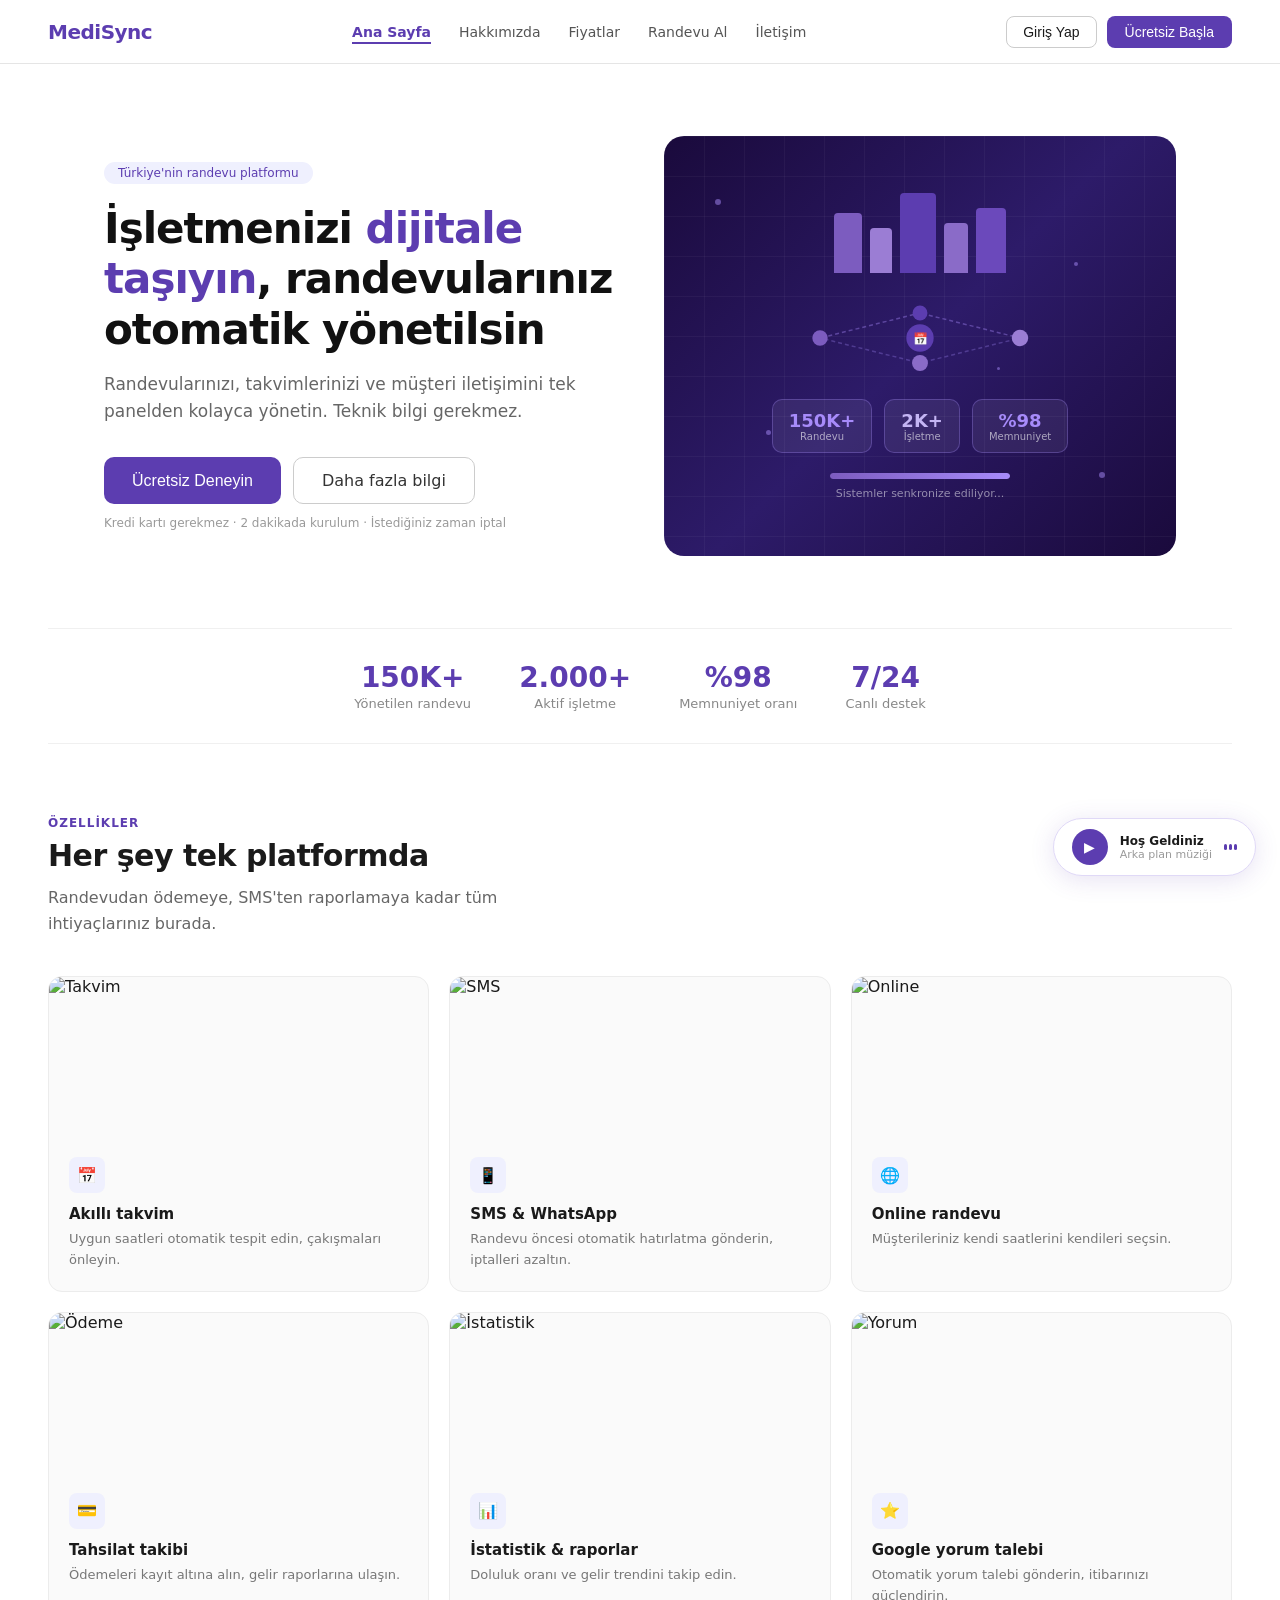
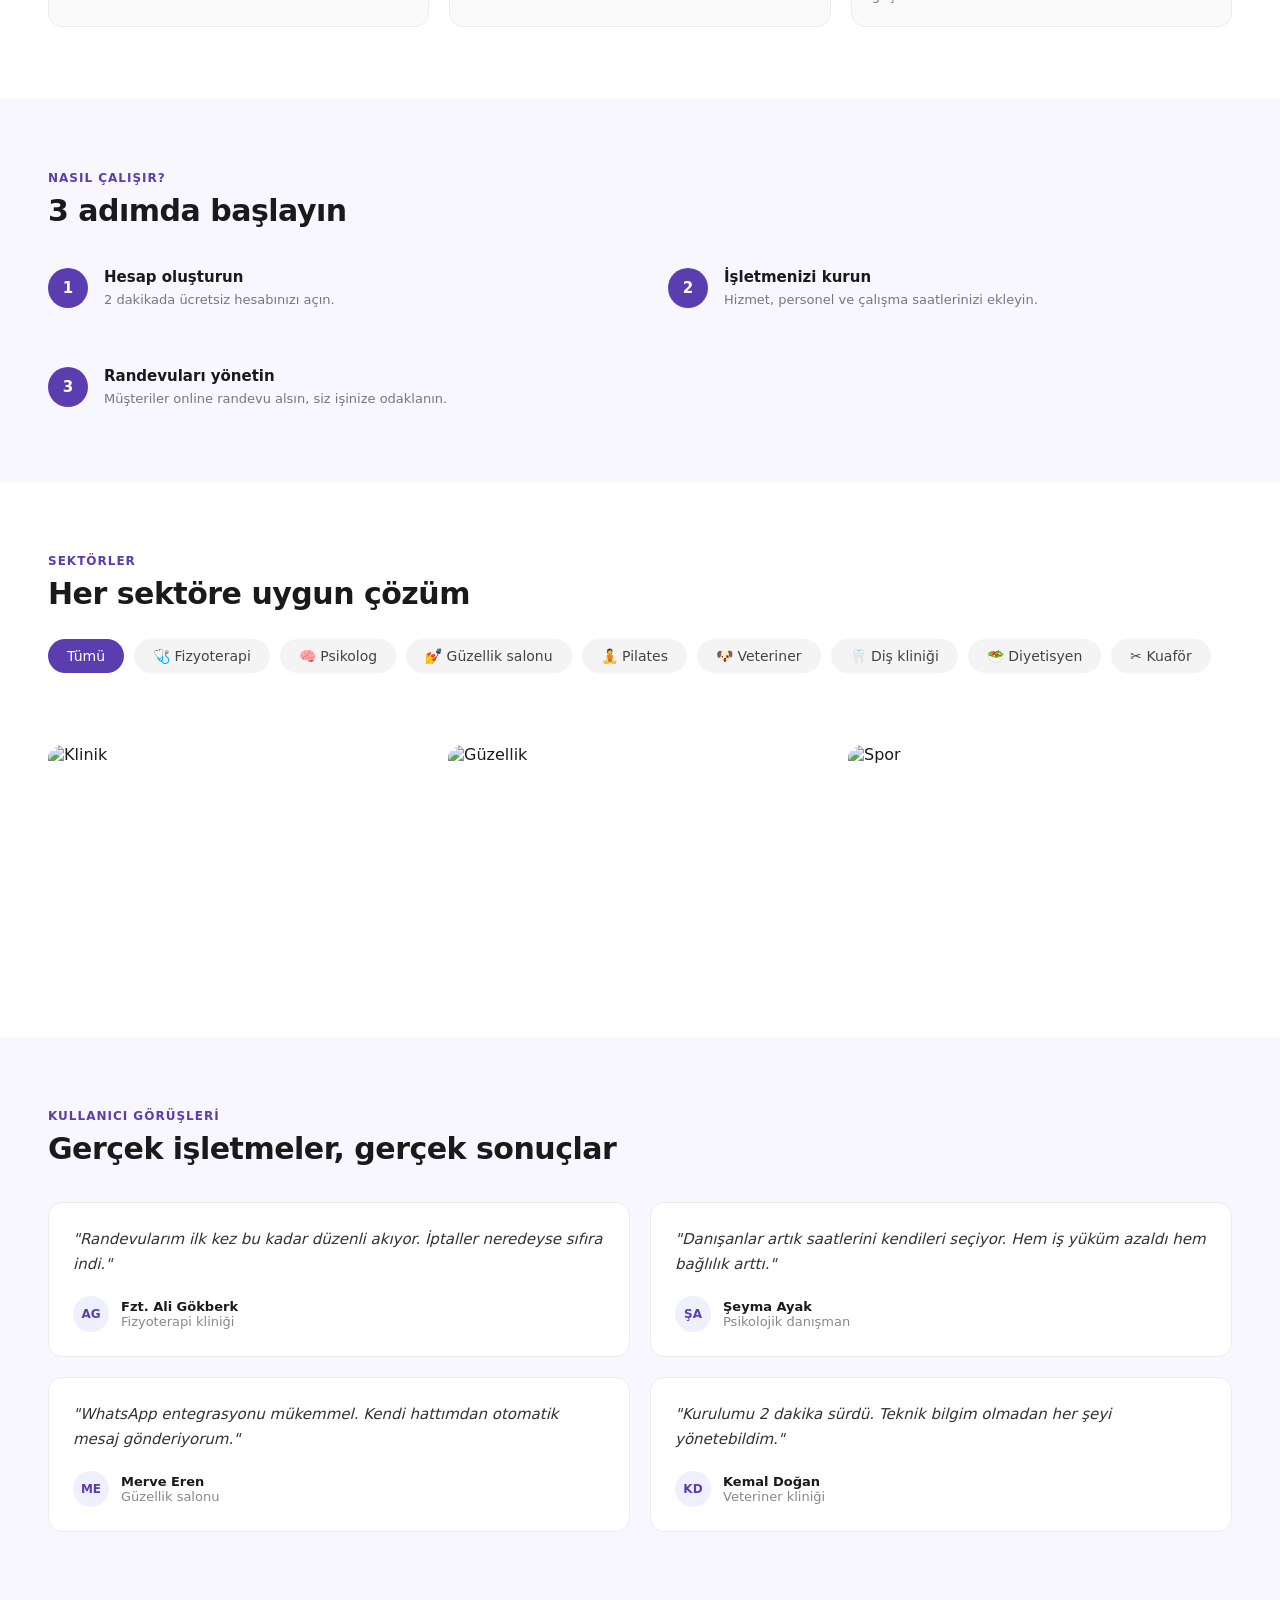
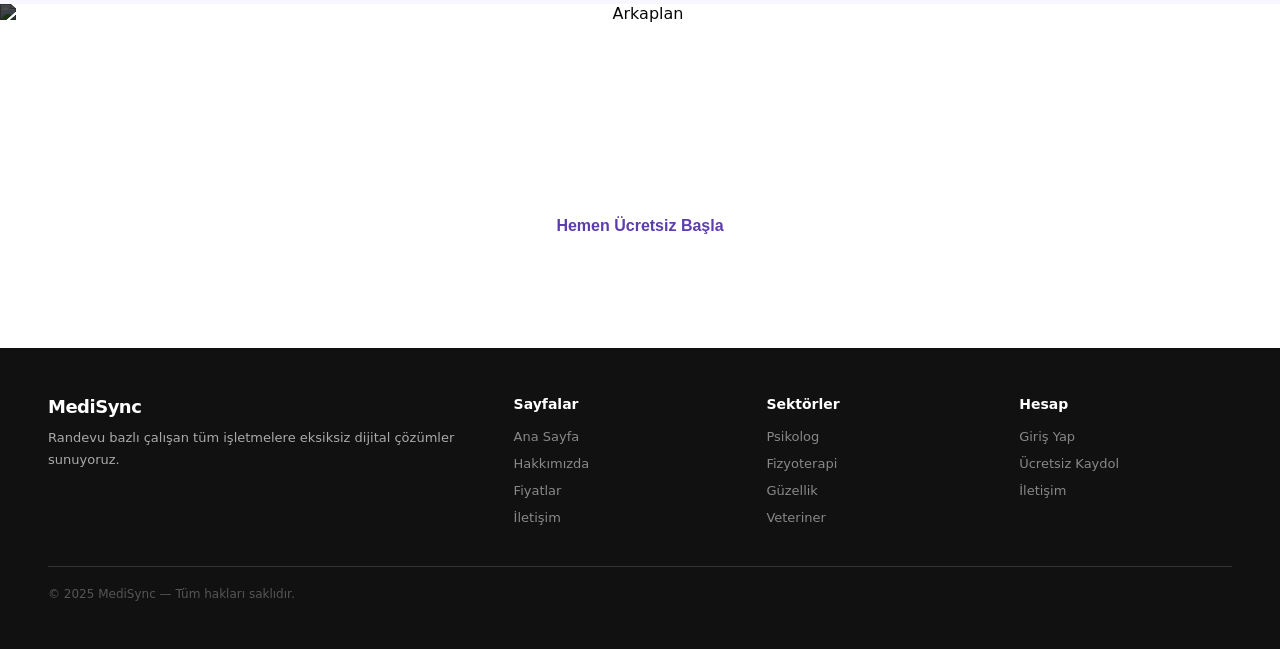
==== index.html @ 4eae42bd "MediSync ilk yükleme" ====
<!DOCTYPE html>
<html lang="tr">
<head>
<meta charset="UTF-8">
<meta name="viewport" content="width=device-width, initial-scale=1.0">
<title>MediSync — Ana Sayfa</title>
<link rel="stylesheet" href="style.css">
</head>
<body>

<nav>
  <a href="index.html" class="logo">MediSync</a>
  <ul class="nav-links">
    <li><a href="index.html" class="active">Ana Sayfa</a></li>
    <li><a href="hakkimizda.html">Hakkımızda</a></li>
    <li><a href="fiyatlar.html">Fiyatlar</a></li>
    <li><a href="randevu.html">Randevu Al</a></li>
    <li><a href="iletisim.html">İletişim</a></li>
  </ul>
  <div class="nav-btns">
    <button class="btn-ghost" onclick="openModal('giris')">Giriş Yap</button>
    <button class="btn-primary" onclick="openModal('kayit')">Ücretsiz Başla</button>
  </div>
</nav>


<div style="display:grid;grid-template-columns:1fr 1fr;align-items:center;gap:48px;padding:72px 64px;max-width:1200px;margin:0 auto;">
  <div>
    <div style="display:inline-block;background:#EFF0FE;color:#5c3db0;font-size:12px;font-weight:500;border-radius:20px;padding:4px 14px;margin-bottom:20px;">Türkiye'nin randevu platformu</div>
    <h1 style="font-size:42px;font-weight:600;line-height:1.2;letter-spacing:-1px;color:#111;margin-bottom:16px;">İşletmenizi <span style="color:#5c3db0;">dijitale taşıyın</span>, randevularınız otomatik yönetilsin</h1>
    <p style="font-size:17px;color:#666;line-height:1.6;margin-bottom:32px;">Randevularınızı, takvimlerinizi ve müşteri iletişimini tek panelden kolayca yönetin. Teknik bilgi gerekmez.</p>
    <div style="display:flex;gap:12px;flex-wrap:wrap;">
      <button class="btn-hero" onclick="openModal('kayit')">Ücretsiz Deneyin</button>
      <a href="hakkimizda.html" class="btn-hero-ghost">Daha fazla bilgi</a>
    </div>
    <p style="font-size:12px;color:#999;margin-top:12px;">Kredi kartı gerekmez · 2 dakikada kurulum · İstediğiniz zaman iptal</p>
  </div>


  <div style="width:100%;height:420px;background:linear-gradient(135deg,#1a0a3c,#2d1b69,#1a0a3c);border-radius:20px;overflow:hidden;position:relative;display:flex;align-items:center;justify-content:center;">
    <div style="position:absolute;inset:0;background-image:linear-gradient(rgba(255,255,255,0.04) 1px,transparent 1px),linear-gradient(90deg,rgba(255,255,255,0.04) 1px,transparent 1px);background-size:40px 40px;"></div>
    <div class="anim-dot" style="width:6px;height:6px;top:15%;left:10%;animation-delay:0s;"></div>
    <div class="anim-dot" style="width:4px;height:4px;top:30%;left:80%;animation-delay:0.8s;"></div>
    <div class="anim-dot" style="width:5px;height:5px;top:70%;left:20%;animation-delay:1.4s;"></div>
    <div class="anim-dot" style="width:3px;height:3px;top:55%;left:65%;animation-delay:0.4s;"></div>
    <div class="anim-dot" style="width:6px;height:6px;top:80%;left:85%;animation-delay:1.8s;"></div>
    <div style="position:relative;z-index:2;text-align:center;padding:24px;">
      <div style="display:flex;align-items:flex-end;justify-content:center;gap:8px;margin-bottom:20px;">
        <div style="width:28px;height:60px;background:#7c5cbf;border-radius:4px 4px 0 0;"></div>
        <div style="width:22px;height:45px;background:#9b7dd4;border-radius:4px 4px 0 0;"></div>
        <div style="width:36px;height:80px;background:#5c3db0;border-radius:4px 4px 0 0;"></div>
        <div style="width:24px;height:50px;background:#8a6bc8;border-radius:4px 4px 0 0;"></div>
        <div style="width:30px;height:65px;background:#6b49bb;border-radius:4px 4px 0 0;"></div>
      </div>
      <svg width="260" height="90" viewBox="0 0 260 90" style="display:block;margin:0 auto 16px;">
        <line x1="30" y1="45" x2="130" y2="20" stroke="rgba(167,139,250,0.4)" stroke-width="1.5" stroke-dasharray="4 3"><animate attributeName="stroke-dashoffset" from="0" to="-14" dur="1.5s" repeatCount="indefinite"/></line>
        <line x1="230" y1="45" x2="130" y2="20" stroke="rgba(167,139,250,0.4)" stroke-width="1.5" stroke-dasharray="4 3"><animate attributeName="stroke-dashoffset" from="0" to="-14" dur="1.8s" repeatCount="indefinite"/></line>
        <line x1="30" y1="45" x2="130" y2="70" stroke="rgba(167,139,250,0.3)" stroke-width="1.5" stroke-dasharray="4 3"><animate attributeName="stroke-dashoffset" from="0" to="-14" dur="2s" repeatCount="indefinite"/></line>
        <line x1="230" y1="45" x2="130" y2="70" stroke="rgba(167,139,250,0.3)" stroke-width="1.5" stroke-dasharray="4 3"><animate attributeName="stroke-dashoffset" from="0" to="-14" dur="1.3s" repeatCount="indefinite"/></line>
        <circle cx="30" cy="45" r="8" fill="#7c5cbf"><animate attributeName="r" values="7;9;7" dur="2s" repeatCount="indefinite"/></circle>
        <circle cx="230" cy="45" r="8" fill="#9b7dd4"><animate attributeName="r" values="7;9;7" dur="2.4s" repeatCount="indefinite"/></circle>
        <circle cx="130" cy="20" r="8" fill="#5c3db0"><animate attributeName="r" values="7;10;7" dur="1.8s" repeatCount="indefinite"/></circle>
        <circle cx="130" cy="70" r="8" fill="#8a6bc8"><animate attributeName="r" values="7;9;7" dur="2.2s" repeatCount="indefinite"/></circle>
        <circle cx="130" cy="45" r="14" fill="#5c3db0"><animate attributeName="r" values="13;16;13" dur="1.5s" repeatCount="indefinite"/></circle>
        <text x="130" y="50" text-anchor="middle" fill="white" font-size="12">📅</text>
      </svg>
      <div style="display:flex;gap:12px;justify-content:center;">
        <div class="anim-metric" style="animation-delay:0s;"><div style="font-size:18px;font-weight:700;color:#a78bfa;">150K+</div><div style="font-size:10px;color:rgba(255,255,255,0.6);">Randevu</div></div>
        <div class="anim-metric" style="animation-delay:0.3s;"><div style="font-size:18px;font-weight:700;color:#c4b5f4;">2K+</div><div style="font-size:10px;color:rgba(255,255,255,0.6);">İşletme</div></div>
        <div class="anim-metric" style="animation-delay:0.6s;"><div style="font-size:18px;font-weight:700;color:#a78bfa;">%98</div><div style="font-size:10px;color:rgba(255,255,255,0.6);">Memnuniyet</div></div>
      </div>
      <div style="margin-top:20px;background:rgba(255,255,255,0.08);border-radius:8px;height:6px;width:180px;margin-left:auto;margin-right:auto;overflow:hidden;">
        <div style="height:100%;background:linear-gradient(90deg,#7c5cbf,#a78bfa);border-radius:8px;animation:progressBar 3s ease-in-out infinite;"></div>
      </div>
      <div style="margin-top:8px;font-size:11px;color:rgba(255,255,255,0.5);">Sistemler senkronize ediliyor...</div>
    </div>
  </div>
</div>


<div class="stats">
  <div class="stat"><div class="stat-num">150K+</div><div class="stat-label">Yönetilen randevu</div></div>
  <div class="stat"><div class="stat-num">2.000+</div><div class="stat-label">Aktif işletme</div></div>
  <div class="stat"><div class="stat-num">%98</div><div class="stat-label">Memnuniyet oranı</div></div>
  <div class="stat"><div class="stat-num">7/24</div><div class="stat-label">Canlı destek</div></div>
</div>


<section class="section" id="ozellikler">
  <div class="section-label">Özellikler</div>
  <div class="section-title">Her şey tek platformda</div>
  <div class="section-desc">Randevudan ödemeye, SMS'ten raporlamaya kadar tüm ihtiyaçlarınız burada.</div>
  <div class="features-grid">
    <div class="feature-card"><img src="https://picsum.photos/seed/calendar/600/160" alt="Takvim"/><div class="feature-card-body"><div class="feature-icon">📅</div><h3>Akıllı takvim</h3><p>Uygun saatleri otomatik tespit edin, çakışmaları önleyin.</p></div></div>
    <div class="feature-card"><img src="https://picsum.photos/seed/phone/600/160" alt="SMS"/><div class="feature-card-body"><div class="feature-icon">📱</div><h3>SMS & WhatsApp</h3><p>Randevu öncesi otomatik hatırlatma gönderin, iptalleri azaltın.</p></div></div>
    <div class="feature-card"><img src="https://picsum.photos/seed/online/600/160" alt="Online"/><div class="feature-card-body"><div class="feature-icon">🌐</div><h3>Online randevu</h3><p>Müşterileriniz kendi saatlerini kendileri seçsin.</p></div></div>
    <div class="feature-card"><img src="https://picsum.photos/seed/payment/600/160" alt="Ödeme"/><div class="feature-card-body"><div class="feature-icon">💳</div><h3>Tahsilat takibi</h3><p>Ödemeleri kayıt altına alın, gelir raporlarına ulaşın.</p></div></div>
    <div class="feature-card"><img src="https://picsum.photos/seed/stats/600/160" alt="İstatistik"/><div class="feature-card-body"><div class="feature-icon">📊</div><h3>İstatistik & raporlar</h3><p>Doluluk oranı ve gelir trendini takip edin.</p></div></div>
    <div class="feature-card"><img src="https://picsum.photos/seed/review/600/160" alt="Yorum"/><div class="feature-card-body"><div class="feature-icon">⭐</div><h3>Google yorum talebi</h3><p>Otomatik yorum talebi gönderin, itibarınızı güçlendirin.</p></div></div>
  </div>
</section>

<section class="how">
  <div class="section-label">Nasıl çalışır?</div>
  <div class="section-title">3 adımda başlayın</div>
  <div class="how-grid">
      <div class="step"><div class="step-num">1</div><div class="step-text"><h3>Hesap oluşturun</h3><p>2 dakikada ücretsiz hesabınızı açın.</p></div></div>
      <div class="step"><div class="step-num">2</div><div class="step-text"><h3>İşletmenizi kurun</h3><p>Hizmet, personel ve çalışma saatlerinizi ekleyin.</p></div></div>
      <div class="step"><div class="step-num">3</div><div class="step-text"><h3>Randevuları yönetin</h3><p>Müşteriler online randevu alsın, siz işinize odaklanın.</p></div></div>
    </div>
  </div>
</section>

<section class="section">
  <div class="section-label">Sektörler</div>
  <div class="section-title">Her sektöre uygun çözüm</div>
  <div class="sector-tags">
    <div class="sector-tag active">Tümü</div>
    <div class="sector-tag">🩺 Fizyoterapi</div>
    <div class="sector-tag">🧠 Psikolog</div>
    <div class="sector-tag">💅 Güzellik salonu</div>
    <div class="sector-tag">🧘 Pilates</div>
    <div class="sector-tag">🐶 Veteriner</div>
    <div class="sector-tag">🦷 Diş kliniği</div>
    <div class="sector-tag">🥗 Diyetisyen</div>
    <div class="sector-tag">✂️ Kuaför</div>
  </div>
</section>

<div class="showcase">
  <div class="showcase-grid">
    <div class="showcase-img"><img src="https://picsum.photos/seed/clinic2/600/220" alt="Klinik"/></div>
    <div class="showcase-img"><img src="https://picsum.photos/seed/beauty/600/220" alt="Güzellik"/></div>
    <div class="showcase-img"><img src="https://picsum.photos/seed/sport/600/220" alt="Spor"/></div>
  </div>
</div>

<section class="testimonials">
  <div class="section-label">Kullanıcı görüşleri</div>
  <div class="section-title">Gerçek işletmeler, gerçek sonuçlar</div>
  <div class="testimonial-grid">
    <div class="testimonial"><p>"Randevularım ilk kez bu kadar düzenli akıyor. İptaller neredeyse sıfıra indi."</p><div class="testimonial-author"><div class="avatar">AG</div><div class="author-info"><div class="author-name">Fzt. Ali Gökberk</div><div class="author-role">Fizyoterapi kliniği</div></div></div></div>
    <div class="testimonial"><p>"Danışanlar artık saatlerini kendileri seçiyor. Hem iş yüküm azaldı hem bağlılık arttı."</p><div class="testimonial-author"><div class="avatar">ŞA</div><div class="author-info"><div class="author-name">Şeyma Ayak</div><div class="author-role">Psikolojik danışman</div></div></div></div>
    <div class="testimonial"><p>"WhatsApp entegrasyonu mükemmel. Kendi hattımdan otomatik mesaj gönderiyorum."</p><div class="testimonial-author"><div class="avatar">ME</div><div class="author-info"><div class="author-name">Merve Eren</div><div class="author-role">Güzellik salonu</div></div></div></div>
    <div class="testimonial"><p>"Kurulumu 2 dakika sürdü. Teknik bilgim olmadan her şeyi yönetebildim."</p><div class="testimonial-author"><div class="avatar">KD</div><div class="author-info"><div class="author-name">Kemal Doğan</div><div class="author-role">Veteriner kliniği</div></div></div></div>
  </div>
</section>

<section class="cta">
  <img class="cta-bg" src="https://picsum.photos/seed/business/1400/500" alt="Arkaplan"/>
  <div class="cta-content">
    <h2>Risk yok, randevular çok.</h2>
    <p>Bugün ücretsiz başlayın.</p>
    <button class="btn-cta" onclick="openModal('kayit')">Hemen Ücretsiz Başla</button>
  </div>
</section>

<footer>
  <div class="footer-grid">
    <div class="footer-brand"><a href="index.html" class="logo">MediSync</a><p>Randevu bazlı çalışan tüm işletmelere eksiksiz dijital çözümler sunuyoruz.</p></div>
    <div class="footer-col"><h4>Sayfalar</h4><ul><li><a href="index.html">Ana Sayfa</a></li><li><a href="hakkimizda.html">Hakkımızda</a></li><li><a href="fiyatlar.html">Fiyatlar</a></li><li><a href="iletisim.html">İletişim</a></li></ul></div>
    <div class="footer-col"><h4>Sektörler</h4><ul><li><a href="#">Psikolog</a></li><li><a href="#">Fizyoterapi</a></li><li><a href="#">Güzellik</a></li><li><a href="#">Veteriner</a></li></ul></div>
    <div class="footer-col"><h4>Hesap</h4><ul><li><a href="#" onclick="openModal('giris');return false;">Giriş Yap</a></li><li><a href="#" onclick="openModal('kayit');return false;">Ücretsiz Kaydol</a></li><li><a href="iletisim.html">İletişim</a></li></ul></div>
  </div>
  <div class="footer-bottom">© 2025 MediSync — Tüm hakları saklıdır.</div>
</footer>

<div class="music-player">
  <button class="music-btn" id="musicBtn" onclick="toggleMusic()">▶</button>
  <div class="music-info"><div class="music-title">Hoş Geldiniz</div><div class="music-sub">Arka plan müziği</div></div>
  <div class="music-wave paused" id="musicWave"><span></span><span></span><span></span></div>
</div>

<div class="modal-overlay" id="modalOverlay">
  <div class="modal-box">
    <button class="modal-close" onclick="closeModal()">×</button>
    <div id="panelGiris">
      <h2>Tekrar hoş geldiniz 👋</h2>
      <p class="modal-sub">Hesabınıza giriş yapın</p>
      <div class="modal-form">
        <input id="girisEmail" type="email" placeholder="E-posta adresiniz"/>
        <input id="girisSifre" type="password" placeholder="Şifreniz"/>
        <div id="girisHata" style="color:#ef4444;font-size:13px;min-height:18px;"></div>
        <button id="girisBtn" class="modal-submit">Giriş Yap</button>
      </div>
      <div class="modal-switch">Hesabınız yok mu? <a onclick="switchPanel('kayit')">Ücretsiz kaydolun</a></div>
    </div>
    <div id="panelKayit" style="display:none;">
      <h2>Ücretsiz başlayın 🚀</h2>
      <p class="modal-sub">Kredi kartı gerekmez</p>
      <div class="modal-form">
        <input id="kayitAd" type="text" placeholder="Adınız Soyadınız"/>
        <input id="kayitEmail" type="email" placeholder="E-posta adresiniz"/>
        <input id="kayitSifre" type="password" placeholder="Şifre oluşturun (min. 6 karakter)"/>
        <div id="kayitHata" style="color:#ef4444;font-size:13px;min-height:18px;"></div>
        <button id="kayitBtn" class="modal-submit">Hesap Oluştur</button>
      </div>
      <div class="modal-switch">Zaten hesabınız var mı? <a onclick="switchPanel('giris')">Giriş yapın</a></div>
    </div>
  </div>
</div>

<script src="script.js"></script>
</body>
</html>
---- style.css ----
* { margin: 0; padding: 0; box-sizing: border-box; }
html { scroll-behavior: smooth; }
body { font-family: 'Segoe UI', system-ui, sans-serif; background: #fff; color: #1a1a1a; }


nav { display: flex; align-items: center; justify-content: space-between; padding: 0 48px; height: 64px; border-bottom: 0.5px solid #e5e5e5; background: #fff; position: sticky; top: 0; z-index: 100; }
.logo { font-size: 20px; font-weight: 600; color: #5c3db0; letter-spacing: -0.5px; cursor: pointer; text-decoration: none; }
.nav-links { display: flex; gap: 28px; list-style: none; }
.nav-links a { font-size: 14px; color: #555; text-decoration: none; }
.nav-links a:hover { color: #5c3db0; }
.nav-links a.active { color: #5c3db0; font-weight: 600; border-bottom: 2px solid #5c3db0; padding-bottom: 2px; }
.nav-btns { display: flex; gap: 10px; align-items: center; }
.btn-ghost { font-size: 14px; background: none; border: 0.5px solid #ccc; border-radius: 8px; padding: 7px 16px; cursor: pointer; color: #1a1a1a; }
.btn-ghost:hover { border-color: #5c3db0; color: #5c3db0; }
.btn-primary { font-size: 14px; background: #5c3db0; border: none; border-radius: 8px; padding: 8px 18px; cursor: pointer; color: #fff; font-weight: 500; }
.btn-primary:hover { background: #4a2f95; }

.section { padding: 72px 48px; }
.section-label { font-size: 12px; font-weight: 600; color: #5c3db0; text-transform: uppercase; letter-spacing: 1px; margin-bottom: 8px; }
.section-title { font-size: 30px; font-weight: 600; margin-bottom: 12px; letter-spacing: -0.5px; }
.section-desc { font-size: 16px; color: #666; line-height: 1.6; max-width: 520px; margin-bottom: 40px; }

.features-grid { display: grid; grid-template-columns: repeat(3, 1fr); gap: 20px; }
.feature-card { background: #fafafa; border: 0.5px solid #ececec; border-radius: 14px; overflow: hidden; }
.feature-card:hover { border-color: #c4b5f4; }
.feature-card img { width: 100%; height: 160px; object-fit: cover; display: block; }
.feature-card-body { padding: 20px; }
.feature-icon { width: 36px; height: 36px; background: #EFF0FE; border-radius: 8px; display: flex; align-items: center; justify-content: center; margin-bottom: 12px; font-size: 16px; }
.feature-card h3 { font-size: 15px; font-weight: 600; margin-bottom: 6px; }
.feature-card p { font-size: 13px; color: #777; line-height: 1.6; }

.btn-hero { background: #5c3db0; color: #fff; border: none; border-radius: 10px; padding: 13px 28px; font-size: 16px; font-weight: 500; cursor: pointer; text-decoration: none; display: inline-block; }
.btn-hero:hover { background: #4a2f95; }
.btn-hero-ghost { background: none; border: 0.5px solid #ccc; border-radius: 10px; padding: 13px 28px; font-size: 16px; cursor: pointer; color: #333; text-decoration: none; display: inline-block; }
.btn-hero-ghost:hover { border-color: #5c3db0; color: #5c3db0; }

footer { background: #111; color: #aaa; padding: 48px; }
.footer-grid { display: grid; grid-template-columns: 2fr 1fr 1fr 1fr; gap: 40px; margin-bottom: 40px; }
.footer-brand .logo { color: #fff; display: block; margin-bottom: 10px; font-size: 18px; }
.footer-brand p { font-size: 13px; line-height: 1.7; }
.footer-col h4 { color: #fff; font-size: 14px; font-weight: 600; margin-bottom: 14px; }
.footer-col ul { list-style: none; display: flex; flex-direction: column; gap: 8px; }
.footer-col a { font-size: 13px; color: #888; text-decoration: none; }
.footer-col a:hover { color: #fff; }
.footer-bottom { border-top: 0.5px solid #333; padding-top: 20px; font-size: 12px; color: #555; }

.modal-overlay { display: none; position: fixed; inset: 0; background: rgba(0,0,0,0.5); z-index: 999; align-items: center; justify-content: center; }
.modal-overlay.open { display: flex; }
.modal-box { background: #fff; border-radius: 20px; padding: 40px; width: 100%; max-width: 420px; margin: 20px; position: relative; }
.modal-close { position: absolute; top: 14px; right: 18px; background: none; border: none; font-size: 24px; cursor: pointer; color: #aaa; }
.modal-close:hover { color: #333; }
.modal-box h2 { font-size: 22px; font-weight: 600; margin-bottom: 6px; }
.modal-sub { font-size: 14px; color: #888; margin-bottom: 24px; }
.modal-form { display: flex; flex-direction: column; gap: 12px; }
.modal-form input { width: 100%; padding: 11px 14px; border: 0.5px solid #ddd; border-radius: 8px; font-size: 14px; outline: none; font-family: inherit; color: #1a1a1a; }
.modal-form input:focus { border-color: #5c3db0; box-shadow: 0 0 0 3px rgba(92,61,176,0.1); }
.modal-submit { background: #5c3db0; color: #fff; border: none; border-radius: 8px; padding: 12px; font-size: 15px; font-weight: 600; cursor: pointer; width: 100%; margin-top: 4px; }
.modal-submit:hover { background: #4a2f95; }
.modal-switch { text-align: center; font-size: 13px; color: #888; margin-top: 16px; }
.modal-switch a { color: #5c3db0; cursor: pointer; font-weight: 500; }
.modal-switch a:hover { text-decoration: underline; }

.music-player { position: fixed; bottom: 24px; right: 24px; z-index: 200; background: #fff; border: 0.5px solid #e0d9f7; border-radius: 50px; padding: 10px 18px; display: flex; align-items: center; gap: 12px; box-shadow: 0 4px 24px rgba(92,61,176,0.15); }
.music-btn { width: 36px; height: 36px; background: #5c3db0; border: none; border-radius: 50%; cursor: pointer; display: flex; align-items: center; justify-content: center; color: #fff; font-size: 14px; flex-shrink: 0; }
.music-btn:hover { background: #4a2f95; }
.music-info { font-size: 12px; }
.music-title { font-weight: 600; color: #1a1a1a; }
.music-sub { color: #999; font-size: 11px; }
.music-wave { display: flex; align-items: center; gap: 2px; height: 20px; }
.music-wave span { width: 3px; background: #5c3db0; border-radius: 2px; animation: wave 1s ease-in-out infinite; }
.music-wave span:nth-child(2) { animation-delay: 0.15s; }
.music-wave span:nth-child(3) { animation-delay: 0.3s; }
.music-wave.paused span { animation-play-state: paused; height: 6px !important; }
@keyframes wave { 0%, 100% { height: 6px; } 50% { height: 18px; } }

.anim-dot { position: absolute; border-radius: 50%; background: rgba(167,139,250,0.5); animation: floatDot 3s ease-in-out infinite; }
.anim-building { border-radius: 4px 4px 0 0; animation: growBuilding 2s ease-out forwards; }
.anim-metric { background: rgba(255,255,255,0.07); border: 0.5px solid rgba(167,139,250,0.3); border-radius: 10px; padding: 10px 16px; text-align: center; animation: fadeUp 0.8s ease forwards; opacity: 0; }
@keyframes floatDot { 0%,100%{transform:translateY(0);opacity:0.5} 50%{transform:translateY(-12px);opacity:1} }
@keyframes growBuilding { from{height:0} to{height:inherit} }
@keyframes fadeUp { from{opacity:0;transform:translateY(10px)} to{opacity:1;transform:translateY(0)} }
@keyframes progressBar { 0%{width:0%} 60%{width:100%} 100%{width:100%} }

.page-hero { background: linear-gradient(135deg, #1a0a3c, #2d1b69); padding: 72px 48px; text-align: center; }
.page-hero h1 { font-size: 38px; font-weight: 600; color: #fff; margin-bottom: 12px; }
.page-hero p { font-size: 17px; color: rgba(255,255,255,0.75); max-width: 560px; margin: 0 auto; }

.cta { position: relative; overflow: hidden; text-align: center; padding: 100px 48px; }
.cta-bg { position: absolute; inset: 0; width: 100%; height: 100%; object-fit: cover; filter: brightness(0.3); }
.cta-content { position: relative; z-index: 1; }
.cta h2 { font-size: 36px; font-weight: 600; color: #fff; margin-bottom: 12px; }
.cta p { font-size: 16px; color: rgba(255,255,255,0.8); margin-bottom: 28px; }
.btn-cta { background: #fff; color: #5c3db0; border: none; border-radius: 10px; padding: 13px 32px; font-size: 16px; font-weight: 600; cursor: pointer; }
.btn-cta:hover { background: #f0ecfd; }

.sector-tags { display: flex; flex-wrap: wrap; gap: 10px; margin-top: 28px; }
.sector-tag { background: #f4f4f4; border-radius: 20px; padding: 8px 18px; font-size: 14px; color: #444; cursor: pointer; border: 0.5px solid transparent; transition: all 0.15s; }
.sector-tag:hover { background: #EFF0FE; color: #5c3db0; border-color: #c4b5f4; }
.sector-tag.active { background: #5c3db0; color: #fff; }

.stats { display: flex; justify-content: center; gap: 48px; padding: 32px 24px; border-top: 0.5px solid #f0f0f0; border-bottom: 0.5px solid #f0f0f0; margin: 0 48px; }
.stat { text-align: center; }
.stat-num { font-size: 28px; font-weight: 600; color: #5c3db0; }
.stat-label { font-size: 13px; color: #888; margin-top: 2px; }

.showcase { padding: 0 48px 72px; }
.showcase-grid { display: grid; grid-template-columns: repeat(3, 1fr); gap: 16px; }
.showcase-img { border-radius: 14px; overflow: hidden; }
.showcase-img img { width: 100%; height: 220px; object-fit: cover; display: block; transition: transform 0.3s; }
.showcase-img img:hover { transform: scale(1.03); }

.testimonials { background: #f8f6ff; padding: 72px 48px; }
.testimonial-grid { display: grid; grid-template-columns: repeat(2, 1fr); gap: 20px; margin-top: 36px; }
.testimonial { background: #fff; border: 0.5px solid #ececec; border-radius: 14px; padding: 24px; }
.testimonial p { font-size: 15px; color: #333; line-height: 1.7; margin-bottom: 18px; font-style: italic; }
.testimonial-author { display: flex; align-items: center; gap: 12px; }
.avatar { width: 36px; height: 36px; border-radius: 50%; background: #EFF0FE; color: #5c3db0; display: flex; align-items: center; justify-content: center; font-size: 12px; font-weight: 600; }
.author-info { font-size: 13px; }
.author-name { font-weight: 600; }
.author-role { color: #888; }

.pricing { padding: 72px 48px; }
.pricing-grid { display: grid; grid-template-columns: repeat(3, 1fr); gap: 20px; margin-top: 40px; }
.price-card { border: 0.5px solid #ececec; border-radius: 16px; padding: 28px; position: relative; }
.price-card.popular { border: 2px solid #5c3db0; }
.popular-badge { position: absolute; top: -12px; left: 50%; transform: translateX(-50%); background: #5c3db0; color: #fff; font-size: 11px; font-weight: 600; border-radius: 20px; padding: 3px 14px; white-space: nowrap; }
.price-tier { font-size: 13px; font-weight: 600; color: #888; margin-bottom: 8px; }
.price-amount { font-size: 32px; font-weight: 600; margin-bottom: 4px; }
.price-amount span { font-size: 14px; color: #888; font-weight: 400; }
.price-desc { font-size: 13px; color: #888; margin-bottom: 20px; line-height: 1.5; }
.price-btn { width: 100%; padding: 10px; border-radius: 8px; font-size: 14px; font-weight: 500; cursor: pointer; border: 0.5px solid #ccc; background: none; margin-bottom: 20px; }
.price-btn:hover { border-color: #5c3db0; color: #5c3db0; }
.price-card.popular .price-btn { background: #5c3db0; color: #fff; border: none; }
.price-card.popular .price-btn:hover { background: #4a2f95; }
.price-features { list-style: none; display: flex; flex-direction: column; gap: 8px; }
.price-features li { font-size: 13px; color: #555; display: flex; align-items: center; gap: 8px; }
.price-features li::before { content: '✓'; color: #5c3db0; font-weight: 600; }

.faq { padding: 72px 48px; background: #fafafa; }
.faq-list { margin-top: 36px; max-width: 720px; }
.faq-item { border-bottom: 0.5px solid #e5e5e5; }
.faq-question { display: flex; justify-content: space-between; align-items: center; padding: 18px 0; cursor: pointer; font-size: 15px; font-weight: 500; }
.faq-question:hover { color: #5c3db0; }
.faq-arrow { font-size: 18px; color: #aaa; transition: transform 0.2s; }
.faq-item.open .faq-arrow { transform: rotate(180deg); }
.faq-answer { font-size: 14px; color: #666; line-height: 1.7; padding-bottom: 16px; display: none; }
.faq-item.open .faq-answer { display: block; }

.how { background: #f8f6ff; padding: 72px 48px; }
.how-grid { display: grid; grid-template-columns: 1fr 1fr; gap: 56px; align-items: center; margin-top: 40px; }
.how-img-wrap { border-radius: 16px; overflow: hidden; }
.how-steps { display: flex; flex-direction: column; gap: 28px; }
.step { display: flex; gap: 16px; align-items: flex-start; }
.step-num { min-width: 40px; height: 40px; background: #5c3db0; color: #fff; border-radius: 50%; display: flex; align-items: center; justify-content: center; font-size: 15px; font-weight: 600; }
.step-text h3 { font-size: 15px; font-weight: 600; margin-bottom: 4px; }
.step-text p { font-size: 13px; color: #777; line-height: 1.6; }

.contact-grid { display: grid; grid-template-columns: 1fr 1fr; gap: 48px; margin-top: 40px; }
.contact-form { display: flex; flex-direction: column; gap: 14px; }
.contact-form input, .contact-form textarea { width: 100%; padding: 12px 16px; border: 0.5px solid #ddd; border-radius: 10px; font-size: 14px; font-family: inherit; outline: none; color: #1a1a1a; }
.contact-form input:focus, .contact-form textarea:focus { border-color: #5c3db0; box-shadow: 0 0 0 3px rgba(92,61,176,0.1); }
.contact-form textarea { height: 140px; resize: vertical; }
.contact-form .btn-submit { background: #5c3db0; color: #fff; border: none; border-radius: 10px; padding: 13px; font-size: 15px; font-weight: 600; cursor: pointer; }
.contact-form .btn-submit:hover { background: #4a2f95; }
.contact-info { display: flex; flex-direction: column; gap: 20px; }
.contact-info-item { display: flex; gap: 16px; align-items: flex-start; }
.contact-icon { width: 44px; height: 44px; background: #EFF0FE; border-radius: 10px; display: flex; align-items: center; justify-content: center; font-size: 20px; flex-shrink: 0; }
.contact-info-item h4 { font-size: 14px; font-weight: 600; margin-bottom: 4px; }
.contact-info-item p { font-size: 13px; color: #777; line-height: 1.5; }

@media (max-width: 900px) {
  .how-grid { grid-template-columns: 1fr; }
  .contact-grid { grid-template-columns: 1fr; }
}
@media (max-width: 768px) {
  nav { padding: 0 20px; }
  .nav-links { display: none; }
  .stats { flex-direction: column; gap: 20px; margin: 0 20px; }
  .section, .how, .sectors, .testimonials, .pricing, .faq, .showcase, .contact-section { padding: 48px 20px; }
  .features-grid, .testimonial-grid, .pricing-grid, .showcase-grid { grid-template-columns: 1fr; }
  .footer-grid { grid-template-columns: 1fr 1fr; }
  .cta { padding: 72px 20px; }
  footer { padding: 40px 20px; }
  .page-hero { padding: 48px 20px; }
  .page-hero h1 { font-size: 28px; }
}
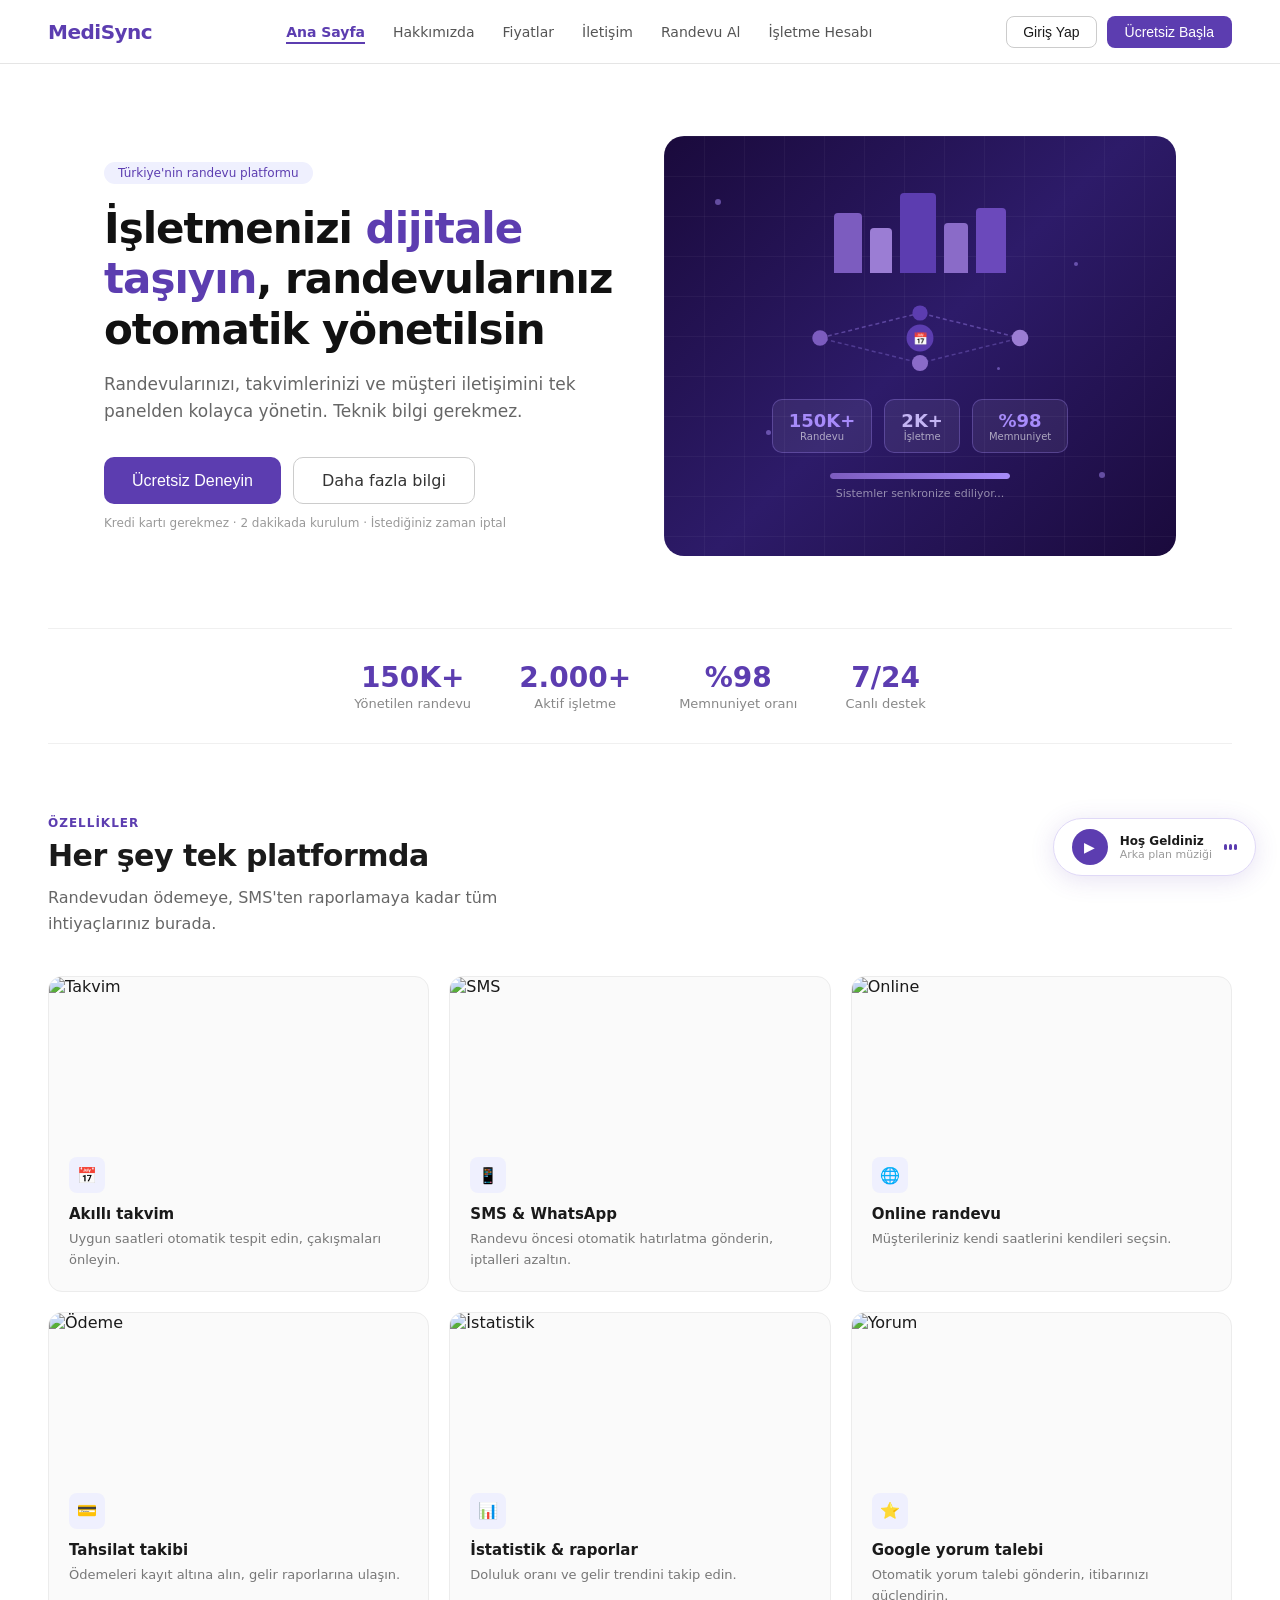
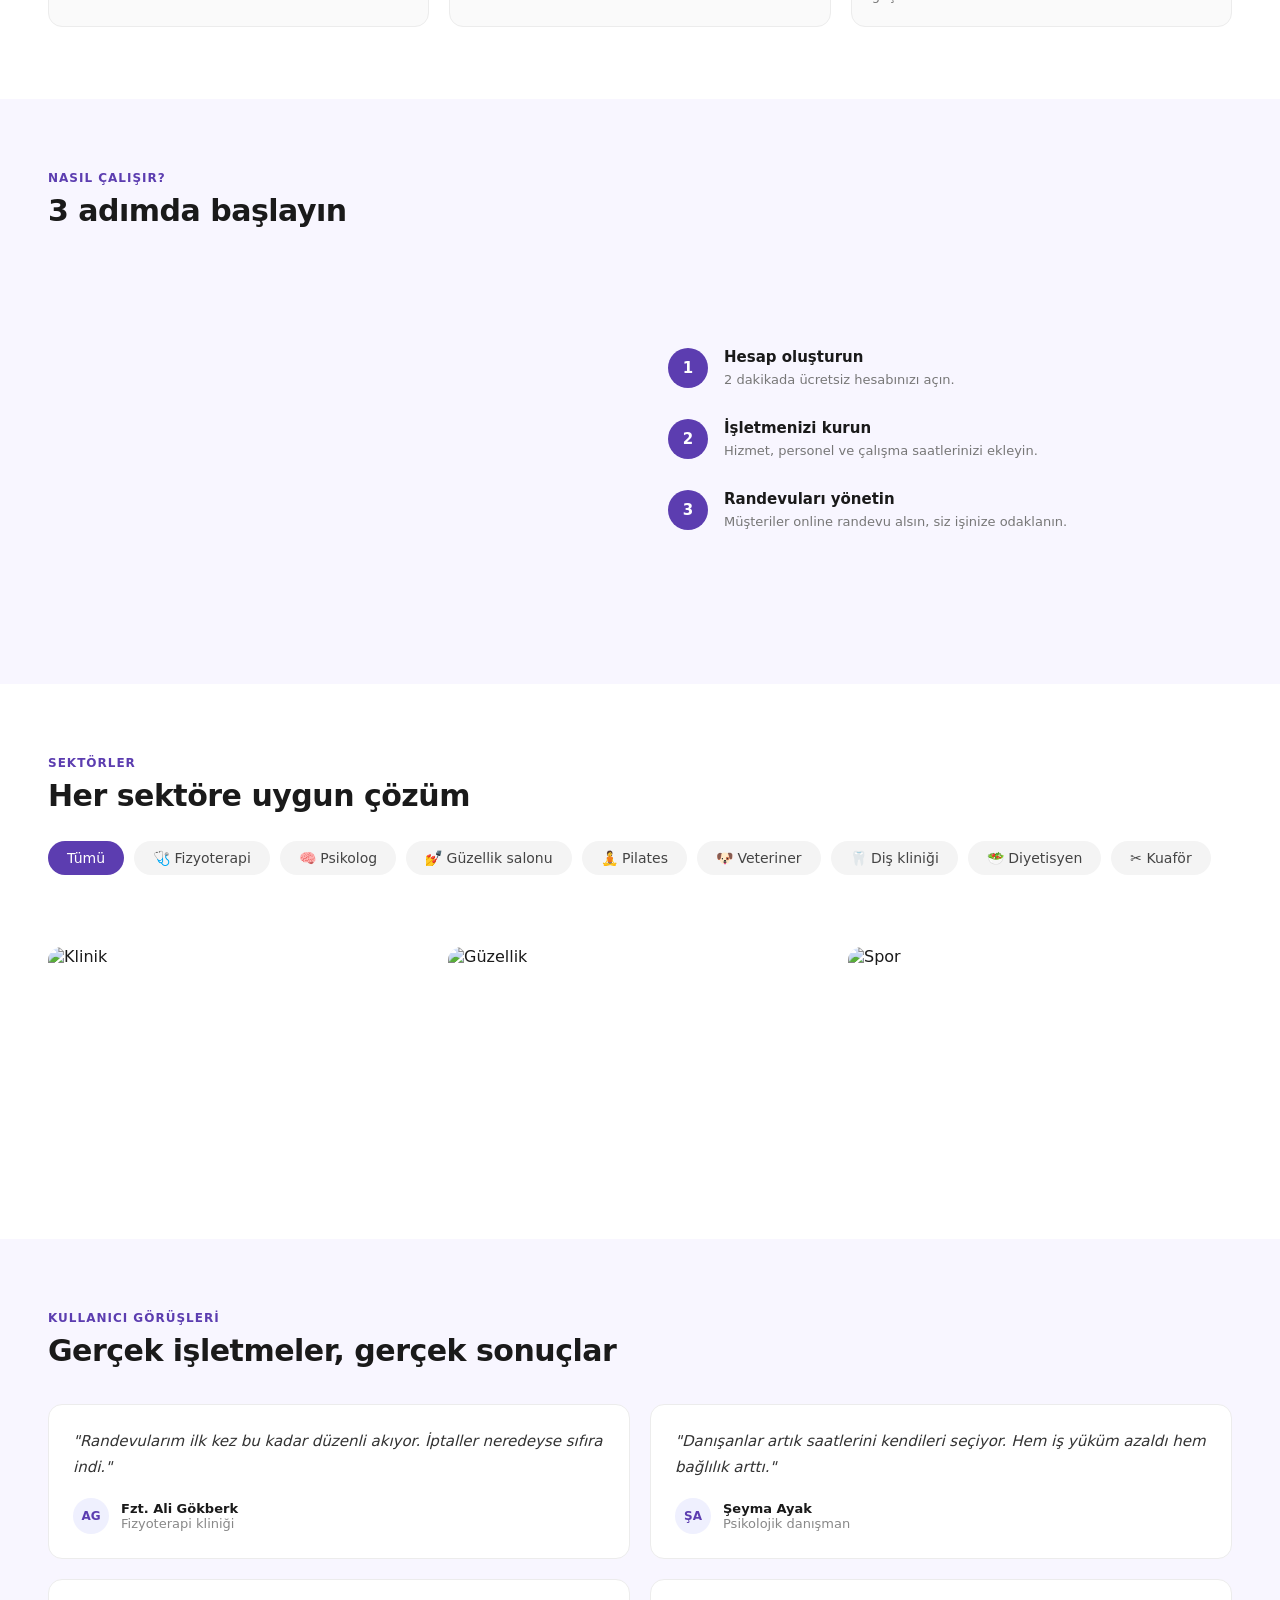
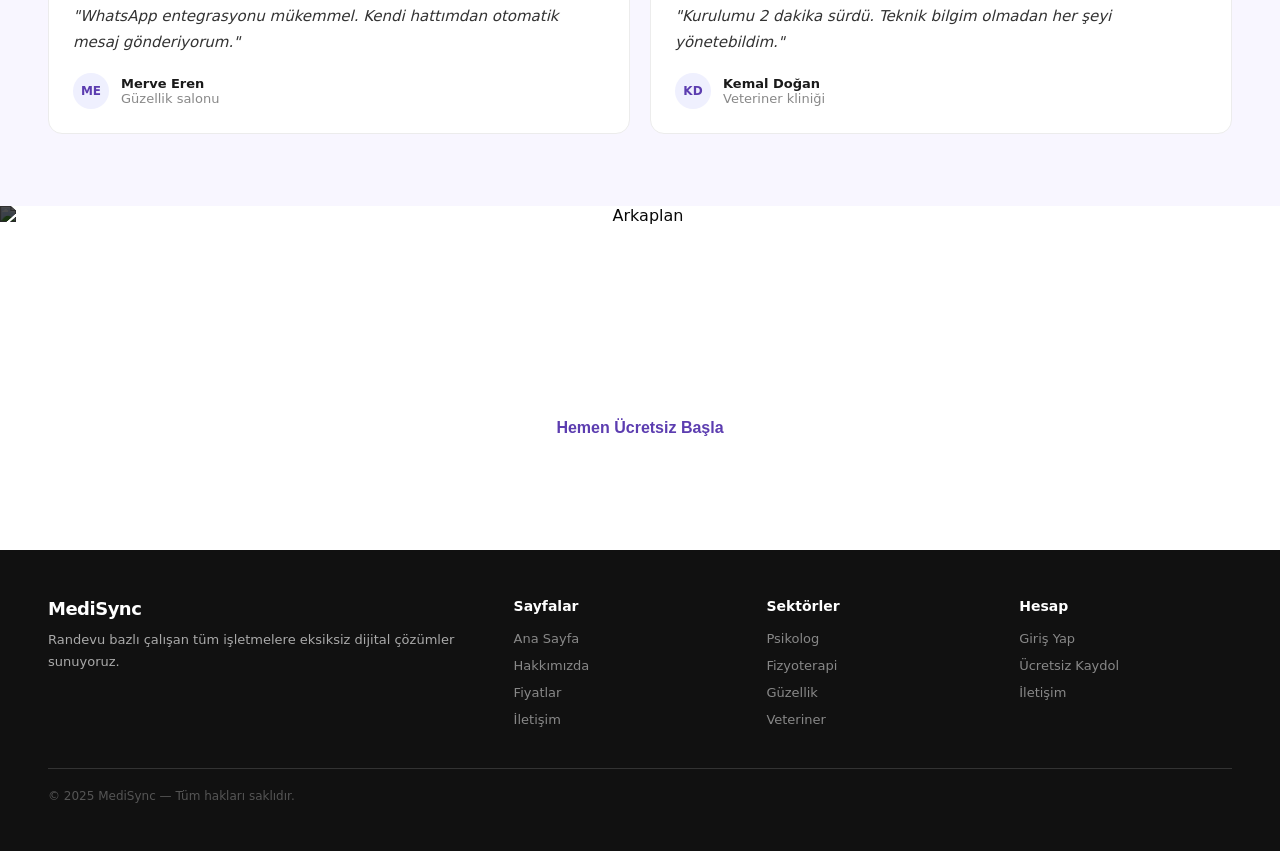
==== commit 21179130: "İşletme paneli ve randevu bildirimleri eklendi" ====
--- a/index.html
+++ b/index.html
@@ -14,8 +14,10 @@
     <li><a href="index.html" class="active">Ana Sayfa</a></li>
     <li><a href="hakkimizda.html">Hakkımızda</a></li>
     <li><a href="fiyatlar.html">Fiyatlar</a></li>
+    <li><a href="iletisim.html">İletişim</a></li>
     <li><a href="randevu.html">Randevu Al</a></li>
-    <li><a href="iletisim.html">İletişim</a></li>
+    <li><a href="panel.html">İşletme Hesabı</a></li>
+
   </ul>
   <div class="nav-btns">
     <button class="btn-ghost" onclick="openModal('giris')">Giriş Yap</button>
@@ -23,7 +25,7 @@
   </div>
 </nav>
 
-
+<!-- HERO -->
 <div style="display:grid;grid-template-columns:1fr 1fr;align-items:center;gap:48px;padding:72px 64px;max-width:1200px;margin:0 auto;">
   <div>
     <div style="display:inline-block;background:#EFF0FE;color:#5c3db0;font-size:12px;font-weight:500;border-radius:20px;padding:4px 14px;margin-bottom:20px;">Türkiye'nin randevu platformu</div>
@@ -36,7 +38,7 @@
     <p style="font-size:12px;color:#999;margin-top:12px;">Kredi kartı gerekmez · 2 dakikada kurulum · İstediğiniz zaman iptal</p>
   </div>
 
-
+  <!-- CSS Animasyon -->
   <div style="width:100%;height:420px;background:linear-gradient(135deg,#1a0a3c,#2d1b69,#1a0a3c);border-radius:20px;overflow:hidden;position:relative;display:flex;align-items:center;justify-content:center;">
     <div style="position:absolute;inset:0;background-image:linear-gradient(rgba(255,255,255,0.04) 1px,transparent 1px),linear-gradient(90deg,rgba(255,255,255,0.04) 1px,transparent 1px);background-size:40px 40px;"></div>
     <div class="anim-dot" style="width:6px;height:6px;top:15%;left:10%;animation-delay:0s;"></div>
@@ -77,7 +79,7 @@
   </div>
 </div>
 
-
+<!-- STATS -->
 <div class="stats">
   <div class="stat"><div class="stat-num">150K+</div><div class="stat-label">Yönetilen randevu</div></div>
   <div class="stat"><div class="stat-num">2.000+</div><div class="stat-label">Aktif işletme</div></div>
@@ -85,7 +87,7 @@
   <div class="stat"><div class="stat-num">7/24</div><div class="stat-label">Canlı destek</div></div>
 </div>
 
-
+<!-- ÖZELLİKLER -->
 <section class="section" id="ozellikler">
   <div class="section-label">Özellikler</div>
   <div class="section-title">Her şey tek platformda</div>
@@ -100,10 +102,15 @@
   </div>
 </section>
 
+<!-- NASIL ÇALIŞIR -->
 <section class="how">
   <div class="section-label">Nasıl çalışır?</div>
   <div class="section-title">3 adımda başlayın</div>
   <div class="how-grid">
+    <div class="how-img-wrap">
+      <iframe src="https://www.youtube.com/embed/dQw4w9WgXcQ?rel=0&modestbranding=1" title="Tanıtım" style="width:100%;height:340px;border:none;border-radius:16px;" allowfullscreen></iframe>
+    </div>
+    <div class="how-steps">
       <div class="step"><div class="step-num">1</div><div class="step-text"><h3>Hesap oluşturun</h3><p>2 dakikada ücretsiz hesabınızı açın.</p></div></div>
       <div class="step"><div class="step-num">2</div><div class="step-text"><h3>İşletmenizi kurun</h3><p>Hizmet, personel ve çalışma saatlerinizi ekleyin.</p></div></div>
       <div class="step"><div class="step-num">3</div><div class="step-text"><h3>Randevuları yönetin</h3><p>Müşteriler online randevu alsın, siz işinize odaklanın.</p></div></div>
@@ -111,6 +118,7 @@
   </div>
 </section>
 
+<!-- SEKTÖRLER -->
 <section class="section">
   <div class="section-label">Sektörler</div>
   <div class="section-title">Her sektöre uygun çözüm</div>
@@ -127,6 +135,7 @@
   </div>
 </section>
 
+<!-- GÖRSEL BANT -->
 <div class="showcase">
   <div class="showcase-grid">
     <div class="showcase-img"><img src="https://picsum.photos/seed/clinic2/600/220" alt="Klinik"/></div>
@@ -135,6 +144,7 @@
   </div>
 </div>
 
+<!-- TESTİMONİALLAR -->
 <section class="testimonials">
   <div class="section-label">Kullanıcı görüşleri</div>
   <div class="section-title">Gerçek işletmeler, gerçek sonuçlar</div>
@@ -146,6 +156,7 @@
   </div>
 </section>
 
+<!-- CTA -->
 <section class="cta">
   <img class="cta-bg" src="https://picsum.photos/seed/business/1400/500" alt="Arkaplan"/>
   <div class="cta-content">
@@ -165,12 +176,14 @@
   <div class="footer-bottom">© 2025 MediSync — Tüm hakları saklıdır.</div>
 </footer>
 
+<!-- MÜZİK ÇALAR -->
 <div class="music-player">
   <button class="music-btn" id="musicBtn" onclick="toggleMusic()">▶</button>
   <div class="music-info"><div class="music-title">Hoş Geldiniz</div><div class="music-sub">Arka plan müziği</div></div>
   <div class="music-wave paused" id="musicWave"><span></span><span></span><span></span></div>
 </div>
 
+<!-- MODAL -->
 <div class="modal-overlay" id="modalOverlay">
   <div class="modal-box">
     <button class="modal-close" onclick="closeModal()">×</button>
--- a/style.css
+++ b/style.css
@@ -2,7 +2,7 @@
 html { scroll-behavior: smooth; }
 body { font-family: 'Segoe UI', system-ui, sans-serif; background: #fff; color: #1a1a1a; }
 
-
+/* NAV */
 nav { display: flex; align-items: center; justify-content: space-between; padding: 0 48px; height: 64px; border-bottom: 0.5px solid #e5e5e5; background: #fff; position: sticky; top: 0; z-index: 100; }
 .logo { font-size: 20px; font-weight: 600; color: #5c3db0; letter-spacing: -0.5px; cursor: pointer; text-decoration: none; }
 .nav-links { display: flex; gap: 28px; list-style: none; }
@@ -15,11 +15,13 @@
 .btn-primary { font-size: 14px; background: #5c3db0; border: none; border-radius: 8px; padding: 8px 18px; cursor: pointer; color: #fff; font-weight: 500; }
 .btn-primary:hover { background: #4a2f95; }
 
+/* ORTAK BÖLÜM STİLLERİ */
 .section { padding: 72px 48px; }
 .section-label { font-size: 12px; font-weight: 600; color: #5c3db0; text-transform: uppercase; letter-spacing: 1px; margin-bottom: 8px; }
 .section-title { font-size: 30px; font-weight: 600; margin-bottom: 12px; letter-spacing: -0.5px; }
 .section-desc { font-size: 16px; color: #666; line-height: 1.6; max-width: 520px; margin-bottom: 40px; }
 
+/* KARTLAR */
 .features-grid { display: grid; grid-template-columns: repeat(3, 1fr); gap: 20px; }
 .feature-card { background: #fafafa; border: 0.5px solid #ececec; border-radius: 14px; overflow: hidden; }
 .feature-card:hover { border-color: #c4b5f4; }
@@ -29,11 +31,13 @@
 .feature-card h3 { font-size: 15px; font-weight: 600; margin-bottom: 6px; }
 .feature-card p { font-size: 13px; color: #777; line-height: 1.6; }
 
+/* BUTONLAR */
 .btn-hero { background: #5c3db0; color: #fff; border: none; border-radius: 10px; padding: 13px 28px; font-size: 16px; font-weight: 500; cursor: pointer; text-decoration: none; display: inline-block; }
 .btn-hero:hover { background: #4a2f95; }
 .btn-hero-ghost { background: none; border: 0.5px solid #ccc; border-radius: 10px; padding: 13px 28px; font-size: 16px; cursor: pointer; color: #333; text-decoration: none; display: inline-block; }
 .btn-hero-ghost:hover { border-color: #5c3db0; color: #5c3db0; }
 
+/* FOOTER */
 footer { background: #111; color: #aaa; padding: 48px; }
 .footer-grid { display: grid; grid-template-columns: 2fr 1fr 1fr 1fr; gap: 40px; margin-bottom: 40px; }
 .footer-brand .logo { color: #fff; display: block; margin-bottom: 10px; font-size: 18px; }
@@ -44,6 +48,7 @@
 .footer-col a:hover { color: #fff; }
 .footer-bottom { border-top: 0.5px solid #333; padding-top: 20px; font-size: 12px; color: #555; }
 
+/* MODAL */
 .modal-overlay { display: none; position: fixed; inset: 0; background: rgba(0,0,0,0.5); z-index: 999; align-items: center; justify-content: center; }
 .modal-overlay.open { display: flex; }
 .modal-box { background: #fff; border-radius: 20px; padding: 40px; width: 100%; max-width: 420px; margin: 20px; position: relative; }
@@ -60,6 +65,7 @@
 .modal-switch a { color: #5c3db0; cursor: pointer; font-weight: 500; }
 .modal-switch a:hover { text-decoration: underline; }
 
+/* MÜZİK ÇALAR */
 .music-player { position: fixed; bottom: 24px; right: 24px; z-index: 200; background: #fff; border: 0.5px solid #e0d9f7; border-radius: 50px; padding: 10px 18px; display: flex; align-items: center; gap: 12px; box-shadow: 0 4px 24px rgba(92,61,176,0.15); }
 .music-btn { width: 36px; height: 36px; background: #5c3db0; border: none; border-radius: 50%; cursor: pointer; display: flex; align-items: center; justify-content: center; color: #fff; font-size: 14px; flex-shrink: 0; }
 .music-btn:hover { background: #4a2f95; }
@@ -73,6 +79,7 @@
 .music-wave.paused span { animation-play-state: paused; height: 6px !important; }
 @keyframes wave { 0%, 100% { height: 6px; } 50% { height: 18px; } }
 
+/* ANİMASYONLAR */
 .anim-dot { position: absolute; border-radius: 50%; background: rgba(167,139,250,0.5); animation: floatDot 3s ease-in-out infinite; }
 .anim-building { border-radius: 4px 4px 0 0; animation: growBuilding 2s ease-out forwards; }
 .anim-metric { background: rgba(255,255,255,0.07); border: 0.5px solid rgba(167,139,250,0.3); border-radius: 10px; padding: 10px 16px; text-align: center; animation: fadeUp 0.8s ease forwards; opacity: 0; }
@@ -81,10 +88,12 @@
 @keyframes fadeUp { from{opacity:0;transform:translateY(10px)} to{opacity:1;transform:translateY(0)} }
 @keyframes progressBar { 0%{width:0%} 60%{width:100%} 100%{width:100%} }
 
+/* SAYFA BAŞLIĞI (iç sayfalar) */
 .page-hero { background: linear-gradient(135deg, #1a0a3c, #2d1b69); padding: 72px 48px; text-align: center; }
 .page-hero h1 { font-size: 38px; font-weight: 600; color: #fff; margin-bottom: 12px; }
 .page-hero p { font-size: 17px; color: rgba(255,255,255,0.75); max-width: 560px; margin: 0 auto; }
 
+/* CTA */
 .cta { position: relative; overflow: hidden; text-align: center; padding: 100px 48px; }
 .cta-bg { position: absolute; inset: 0; width: 100%; height: 100%; object-fit: cover; filter: brightness(0.3); }
 .cta-content { position: relative; z-index: 1; }
@@ -93,22 +102,26 @@
 .btn-cta { background: #fff; color: #5c3db0; border: none; border-radius: 10px; padding: 13px 32px; font-size: 16px; font-weight: 600; cursor: pointer; }
 .btn-cta:hover { background: #f0ecfd; }
 
+/* SEKTÖR ETİKETLERİ */
 .sector-tags { display: flex; flex-wrap: wrap; gap: 10px; margin-top: 28px; }
 .sector-tag { background: #f4f4f4; border-radius: 20px; padding: 8px 18px; font-size: 14px; color: #444; cursor: pointer; border: 0.5px solid transparent; transition: all 0.15s; }
 .sector-tag:hover { background: #EFF0FE; color: #5c3db0; border-color: #c4b5f4; }
 .sector-tag.active { background: #5c3db0; color: #fff; }
 
+/* STATS */
 .stats { display: flex; justify-content: center; gap: 48px; padding: 32px 24px; border-top: 0.5px solid #f0f0f0; border-bottom: 0.5px solid #f0f0f0; margin: 0 48px; }
 .stat { text-align: center; }
 .stat-num { font-size: 28px; font-weight: 600; color: #5c3db0; }
 .stat-label { font-size: 13px; color: #888; margin-top: 2px; }
 
+/* SHOWCASE */
 .showcase { padding: 0 48px 72px; }
 .showcase-grid { display: grid; grid-template-columns: repeat(3, 1fr); gap: 16px; }
 .showcase-img { border-radius: 14px; overflow: hidden; }
 .showcase-img img { width: 100%; height: 220px; object-fit: cover; display: block; transition: transform 0.3s; }
 .showcase-img img:hover { transform: scale(1.03); }
 
+/* TESTİMONİALLAR */
 .testimonials { background: #f8f6ff; padding: 72px 48px; }
 .testimonial-grid { display: grid; grid-template-columns: repeat(2, 1fr); gap: 20px; margin-top: 36px; }
 .testimonial { background: #fff; border: 0.5px solid #ececec; border-radius: 14px; padding: 24px; }
@@ -119,6 +132,7 @@
 .author-name { font-weight: 600; }
 .author-role { color: #888; }
 
+/* FİYAT KARTLARI */
 .pricing { padding: 72px 48px; }
 .pricing-grid { display: grid; grid-template-columns: repeat(3, 1fr); gap: 20px; margin-top: 40px; }
 .price-card { border: 0.5px solid #ececec; border-radius: 16px; padding: 28px; position: relative; }
@@ -136,6 +150,7 @@
 .price-features li { font-size: 13px; color: #555; display: flex; align-items: center; gap: 8px; }
 .price-features li::before { content: '✓'; color: #5c3db0; font-weight: 600; }
 
+/* SSS */
 .faq { padding: 72px 48px; background: #fafafa; }
 .faq-list { margin-top: 36px; max-width: 720px; }
 .faq-item { border-bottom: 0.5px solid #e5e5e5; }
@@ -146,6 +161,7 @@
 .faq-answer { font-size: 14px; color: #666; line-height: 1.7; padding-bottom: 16px; display: none; }
 .faq-item.open .faq-answer { display: block; }
 
+/* HOW */
 .how { background: #f8f6ff; padding: 72px 48px; }
 .how-grid { display: grid; grid-template-columns: 1fr 1fr; gap: 56px; align-items: center; margin-top: 40px; }
 .how-img-wrap { border-radius: 16px; overflow: hidden; }
@@ -155,6 +171,7 @@
 .step-text h3 { font-size: 15px; font-weight: 600; margin-bottom: 4px; }
 .step-text p { font-size: 13px; color: #777; line-height: 1.6; }
 
+/* İLETİŞİM */
 .contact-grid { display: grid; grid-template-columns: 1fr 1fr; gap: 48px; margin-top: 40px; }
 .contact-form { display: flex; flex-direction: column; gap: 14px; }
 .contact-form input, .contact-form textarea { width: 100%; padding: 12px 16px; border: 0.5px solid #ddd; border-radius: 10px; font-size: 14px; font-family: inherit; outline: none; color: #1a1a1a; }
@@ -168,6 +185,7 @@
 .contact-info-item h4 { font-size: 14px; font-weight: 600; margin-bottom: 4px; }
 .contact-info-item p { font-size: 13px; color: #777; line-height: 1.5; }
 
+/* RESPONSİVE */
 @media (max-width: 900px) {
   .how-grid { grid-template-columns: 1fr; }
   .contact-grid { grid-template-columns: 1fr; }
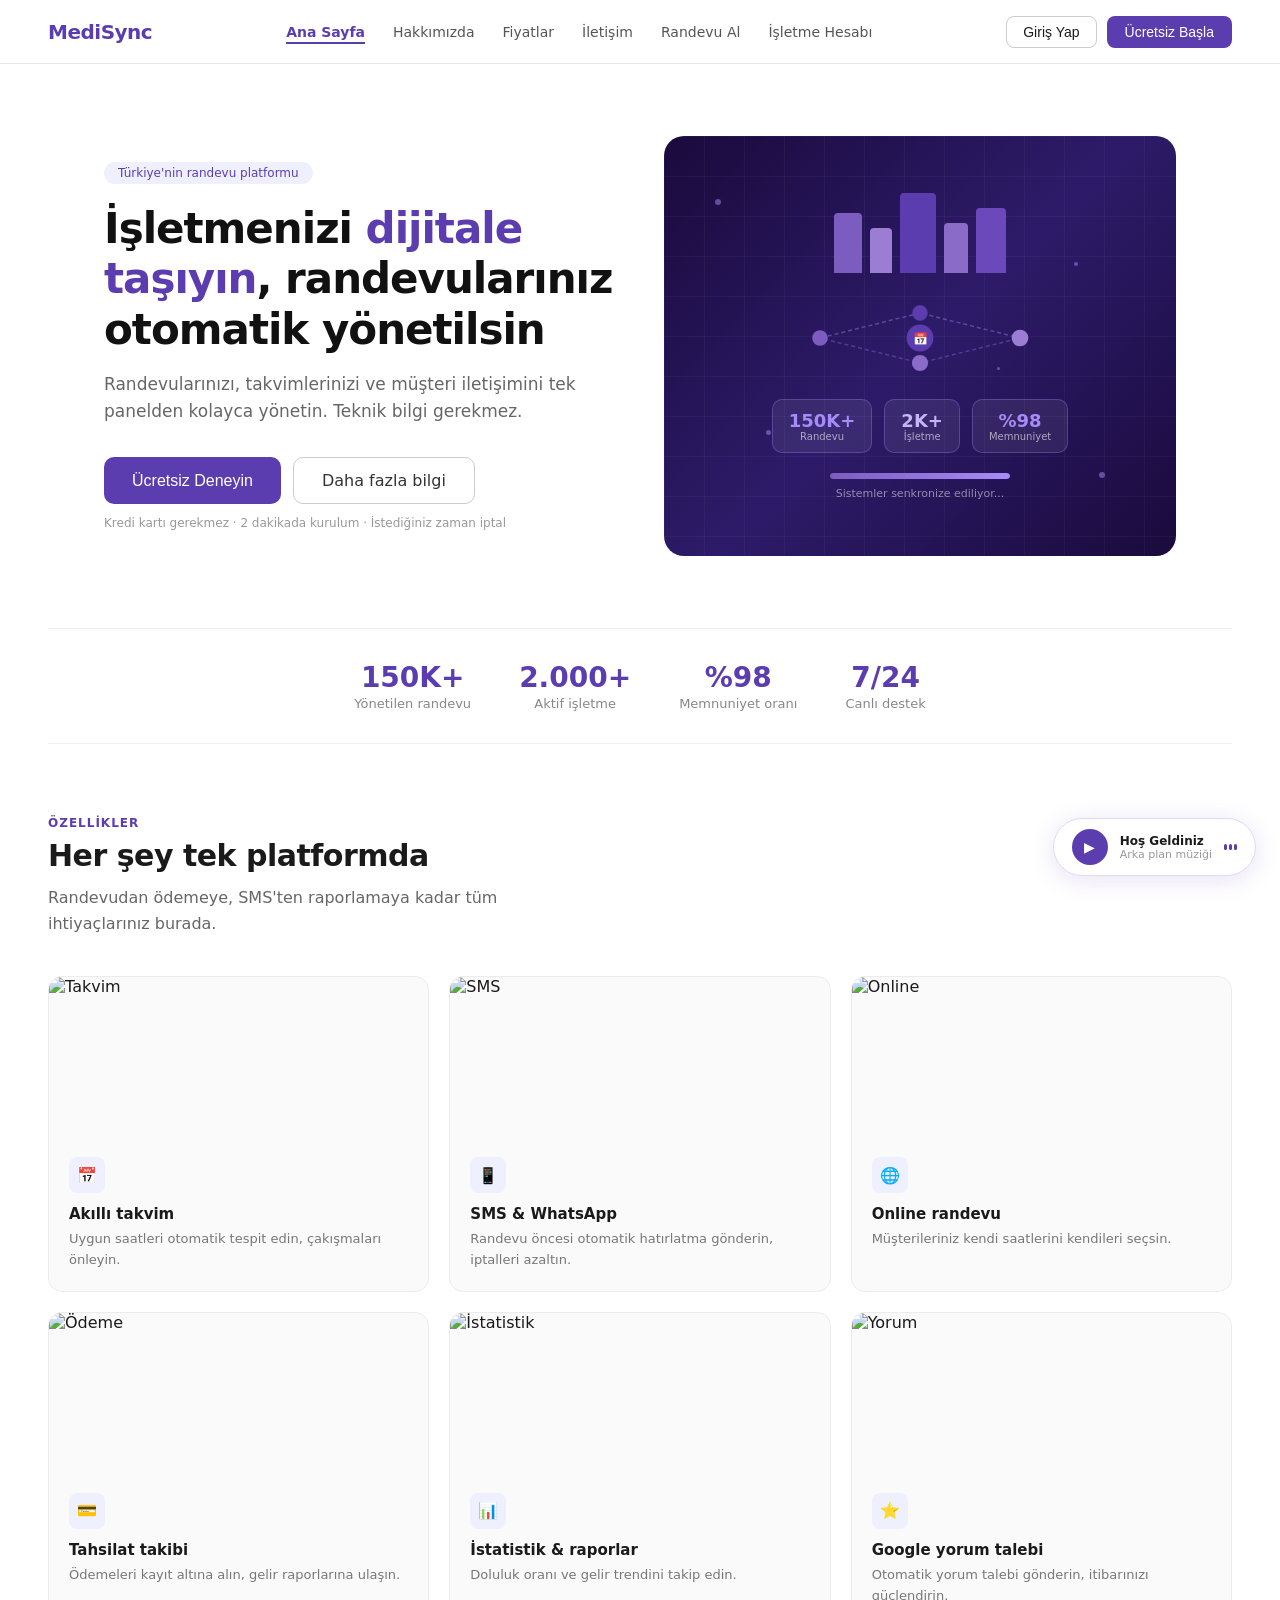
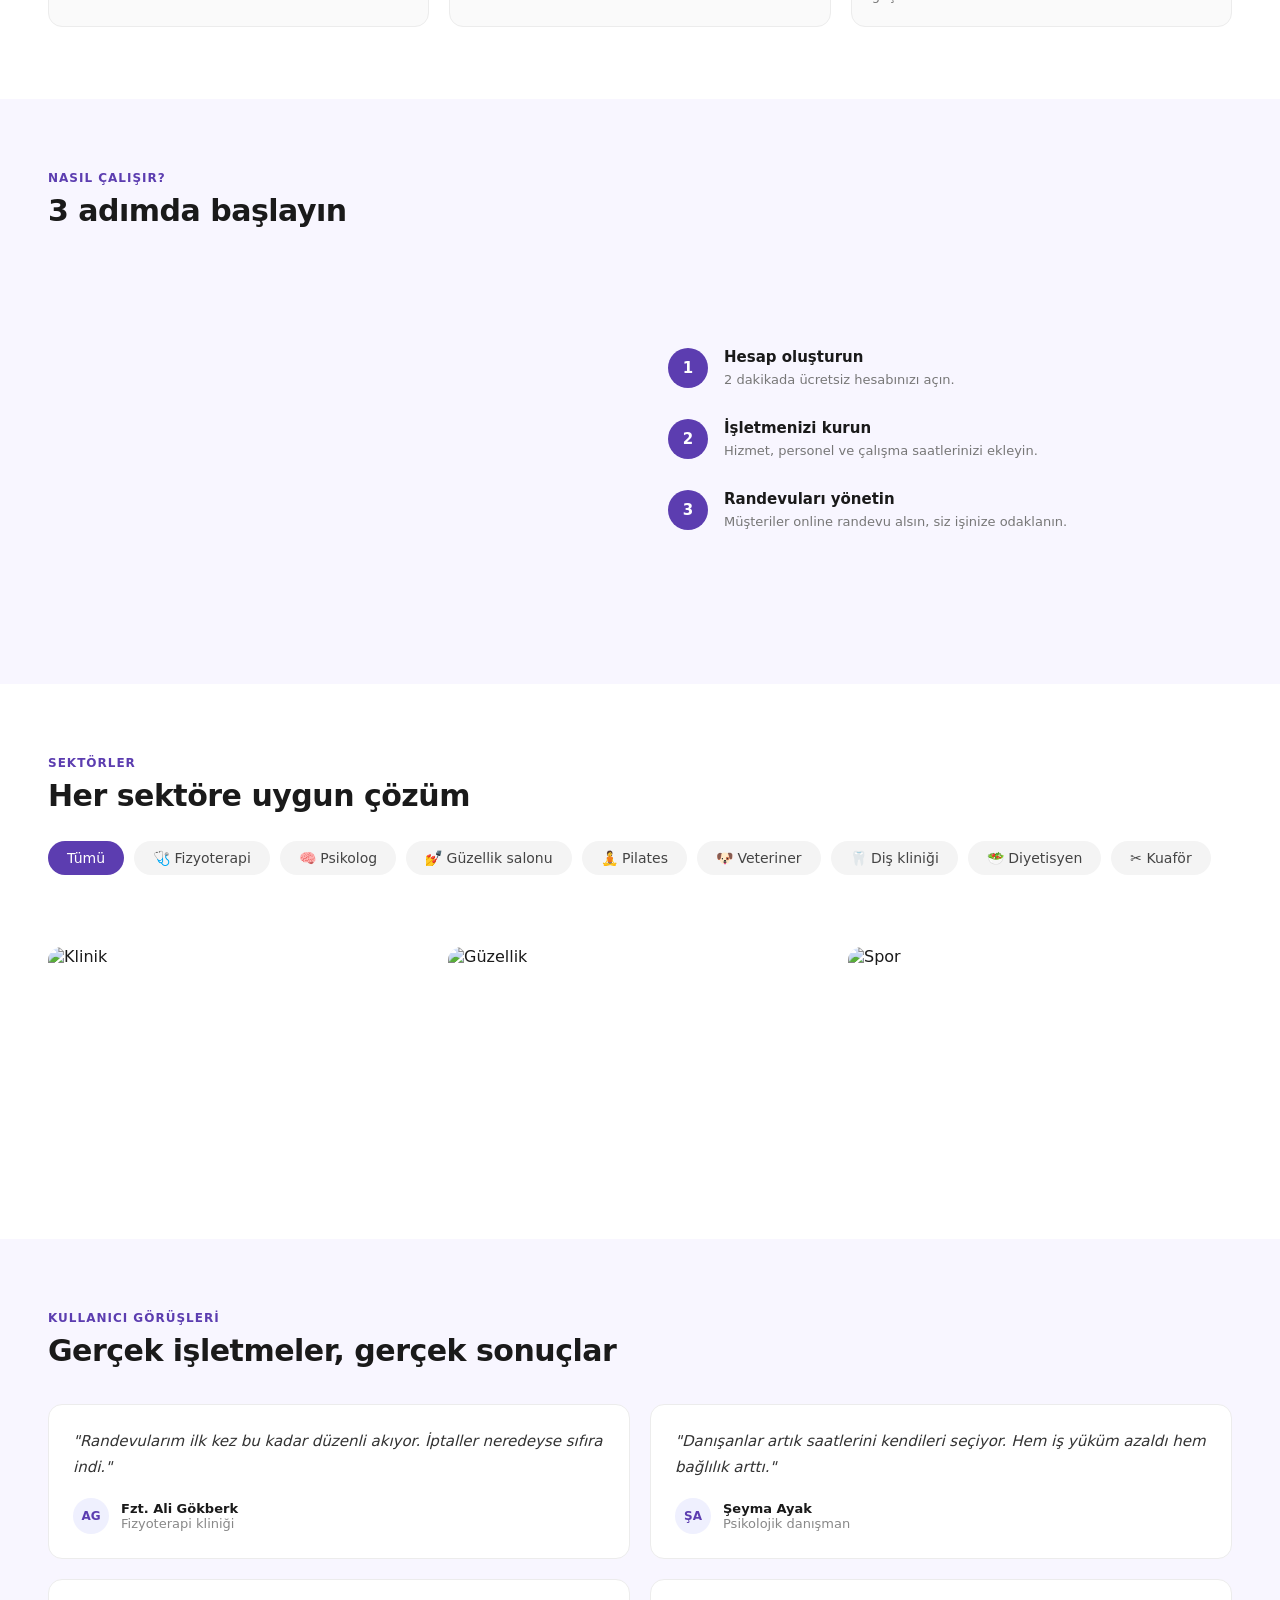
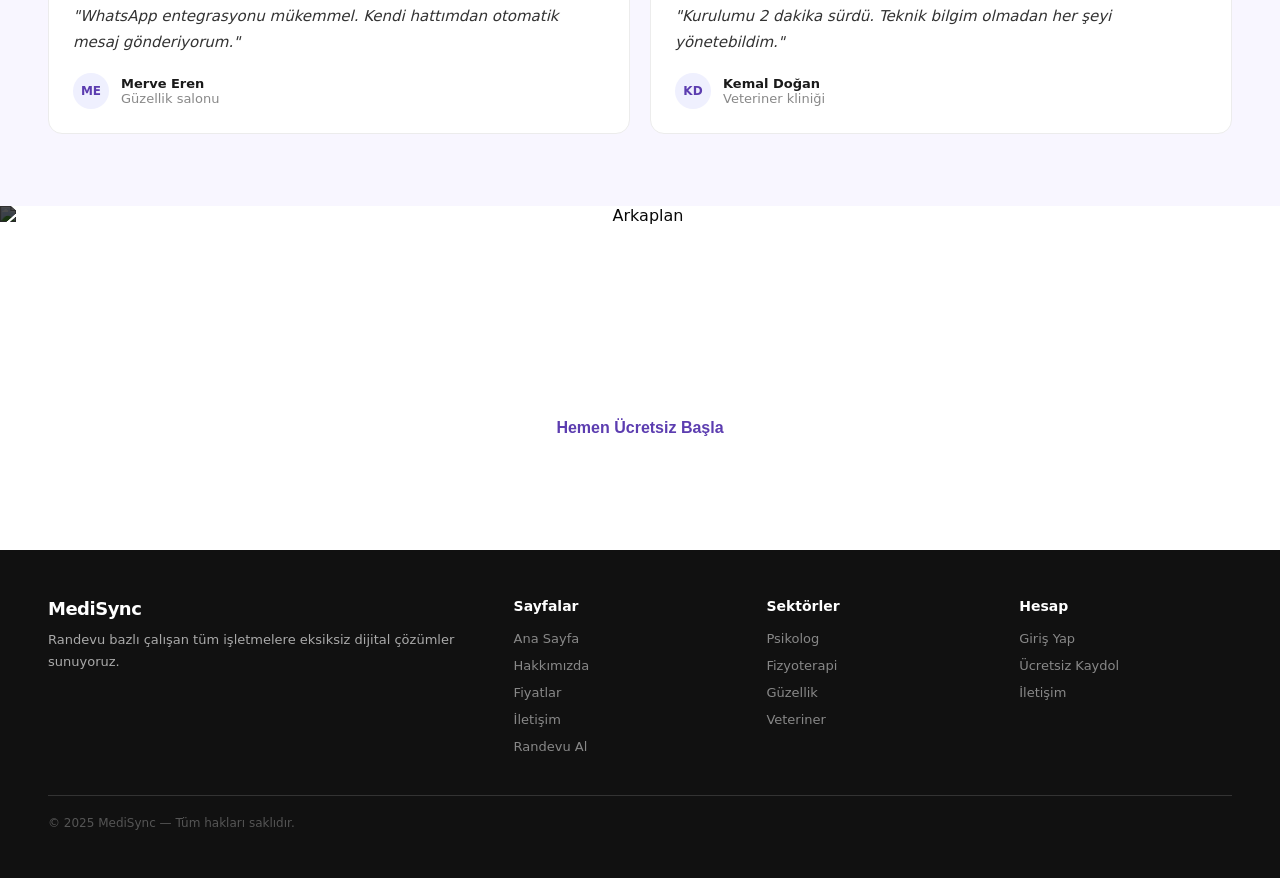
==== commit a5975050: "İşletme paneli ve randevu bildirimleri eklendi" ====
--- a/index.html
+++ b/index.html
@@ -169,7 +169,7 @@
 <footer>
   <div class="footer-grid">
     <div class="footer-brand"><a href="index.html" class="logo">MediSync</a><p>Randevu bazlı çalışan tüm işletmelere eksiksiz dijital çözümler sunuyoruz.</p></div>
-    <div class="footer-col"><h4>Sayfalar</h4><ul><li><a href="index.html">Ana Sayfa</a></li><li><a href="hakkimizda.html">Hakkımızda</a></li><li><a href="fiyatlar.html">Fiyatlar</a></li><li><a href="iletisim.html">İletişim</a></li></ul></div>
+    <div class="footer-col"><h4>Sayfalar</h4><ul><li><a href="index.html">Ana Sayfa</a></li><li><a href="hakkimizda.html">Hakkımızda</a></li><li><a href="fiyatlar.html">Fiyatlar</a></li><li><a href="iletisim.html">İletişim</a></li><li><a href="randevu.html">Randevu Al</a></li></ul></div>
     <div class="footer-col"><h4>Sektörler</h4><ul><li><a href="#">Psikolog</a></li><li><a href="#">Fizyoterapi</a></li><li><a href="#">Güzellik</a></li><li><a href="#">Veteriner</a></li></ul></div>
     <div class="footer-col"><h4>Hesap</h4><ul><li><a href="#" onclick="openModal('giris');return false;">Giriş Yap</a></li><li><a href="#" onclick="openModal('kayit');return false;">Ücretsiz Kaydol</a></li><li><a href="iletisim.html">İletişim</a></li></ul></div>
   </div>
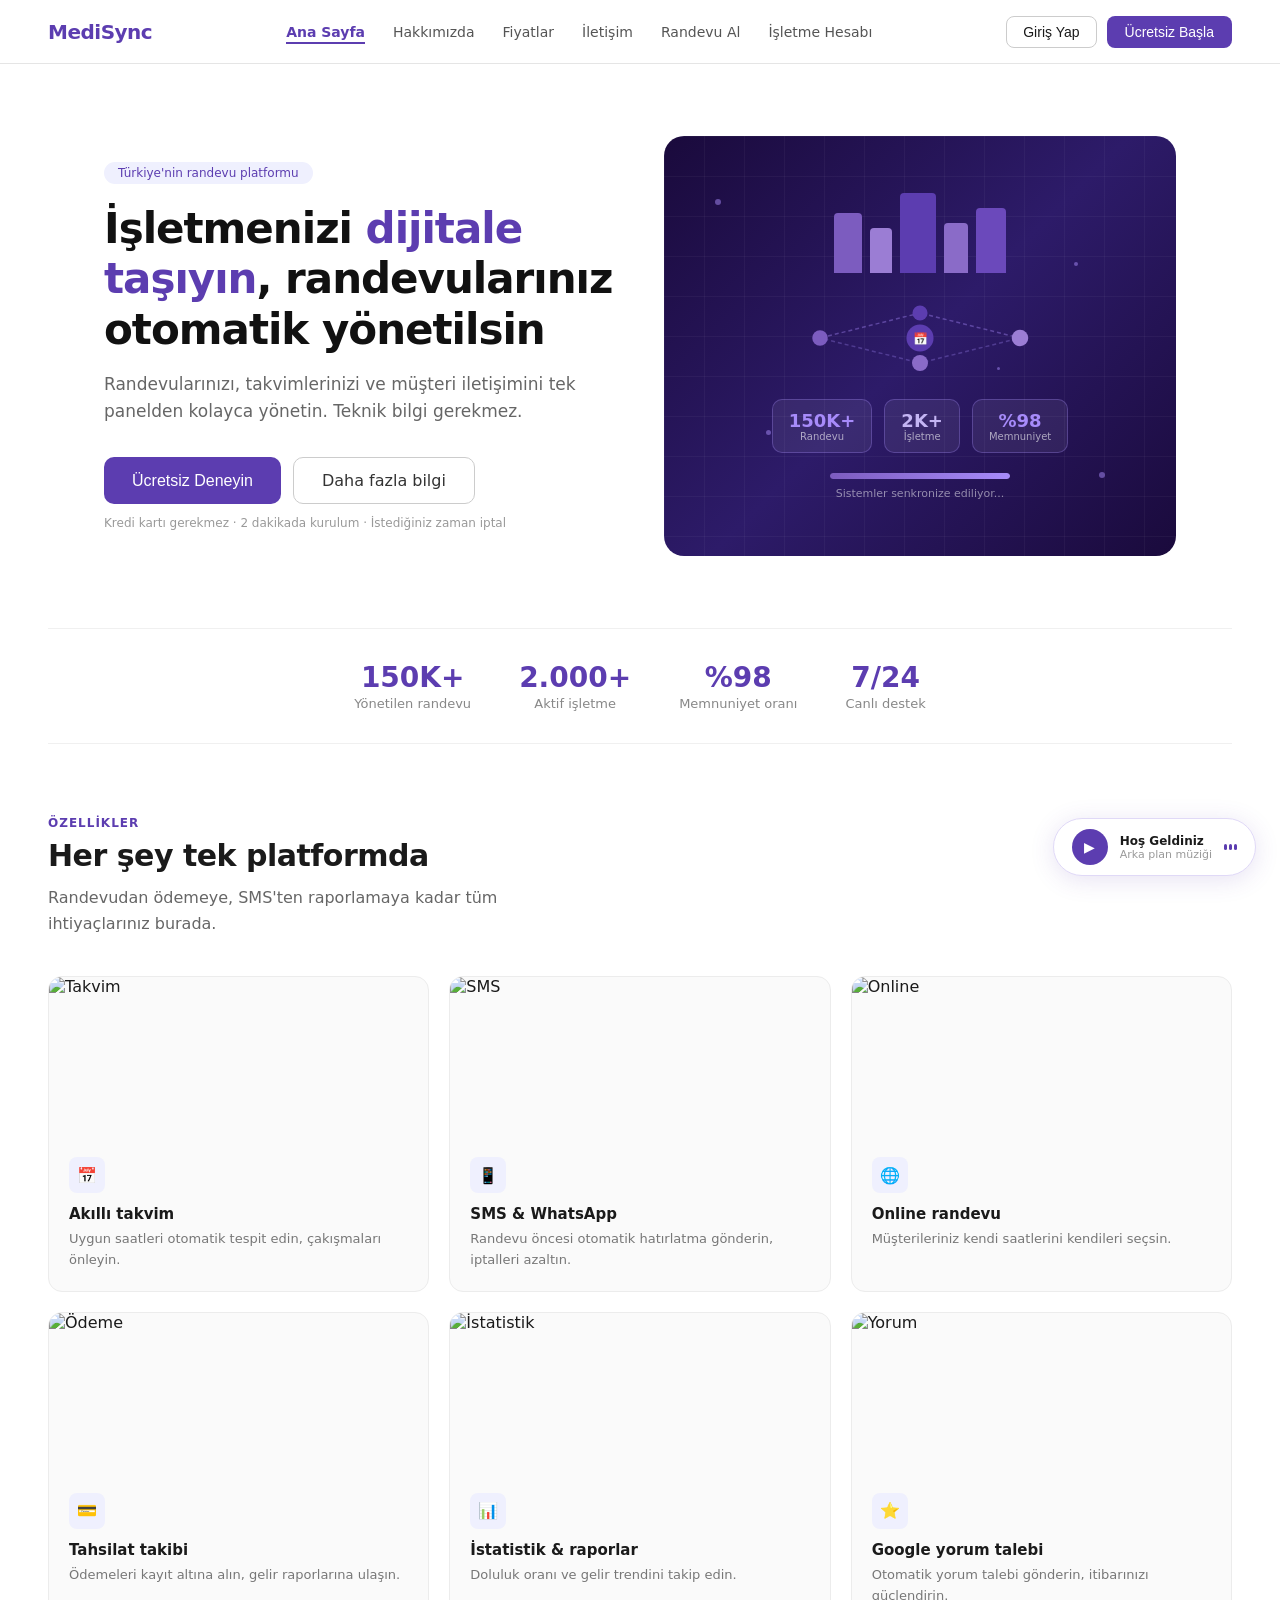
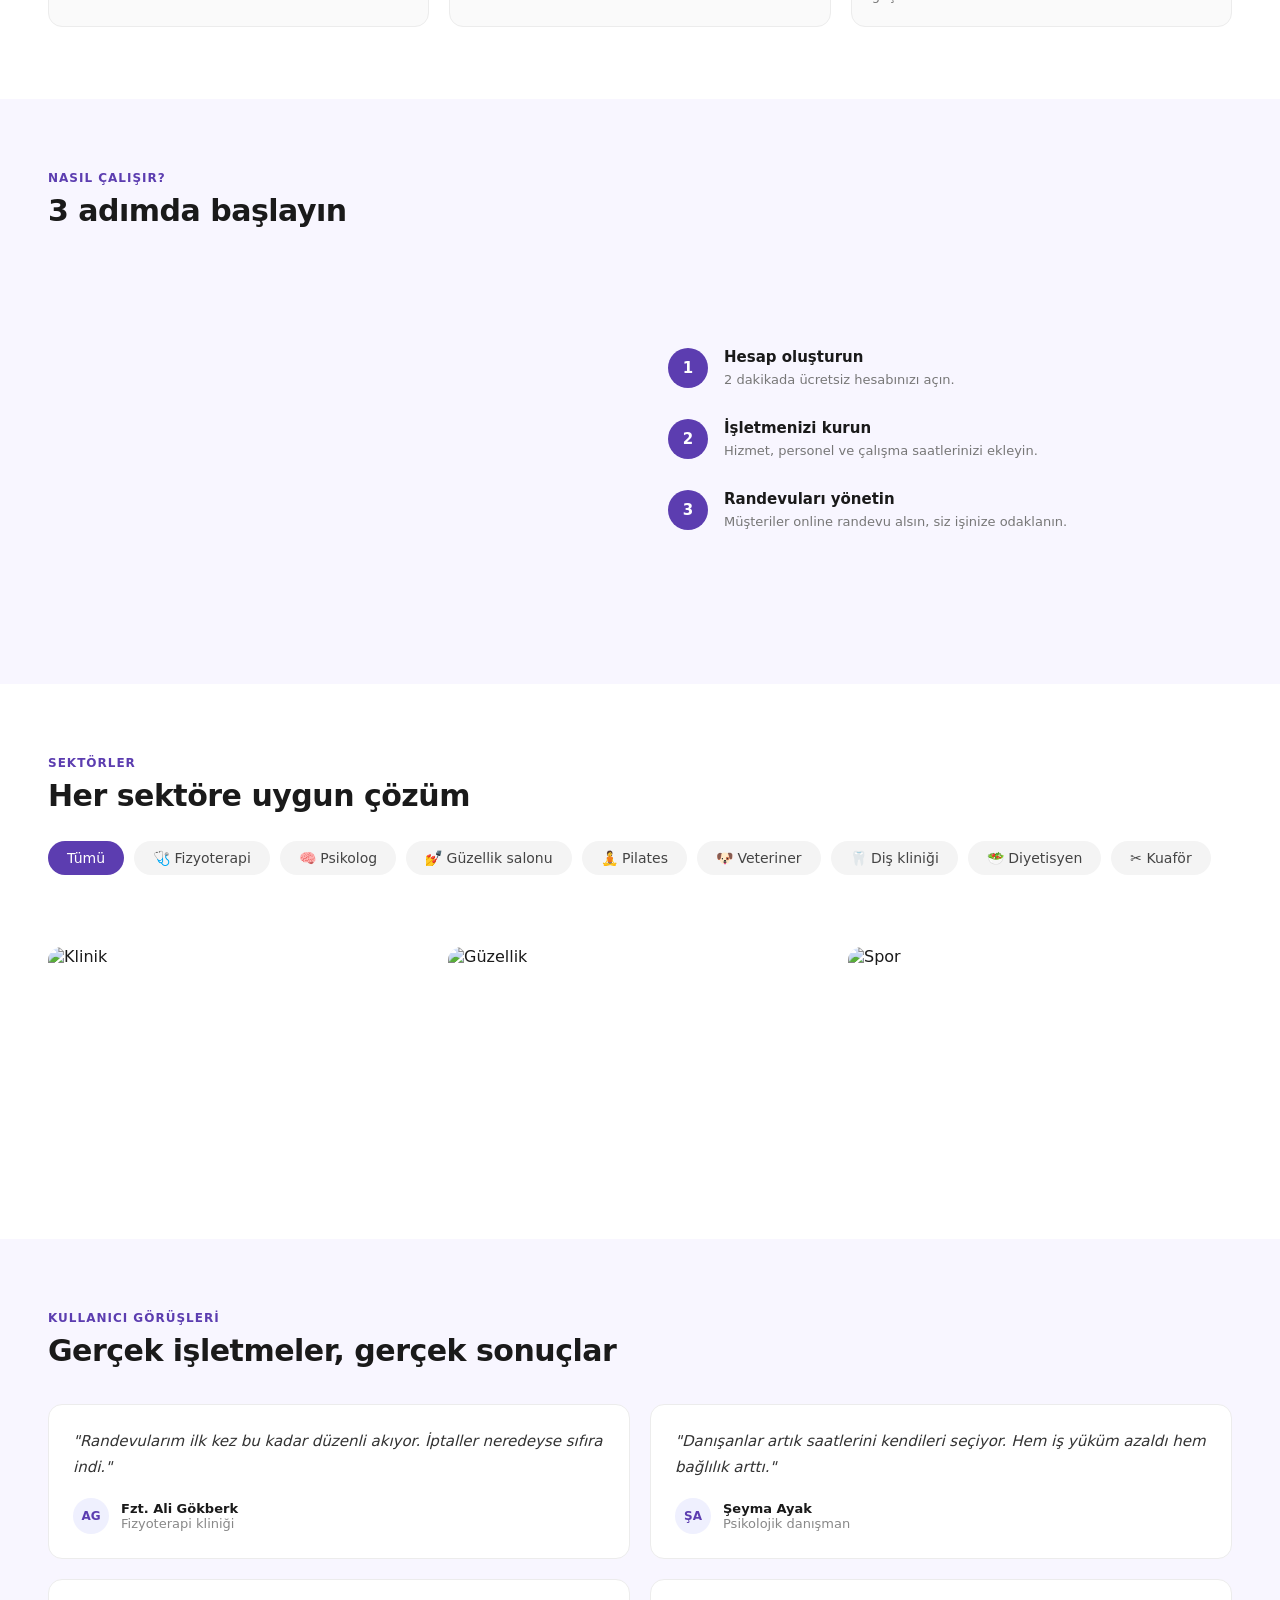
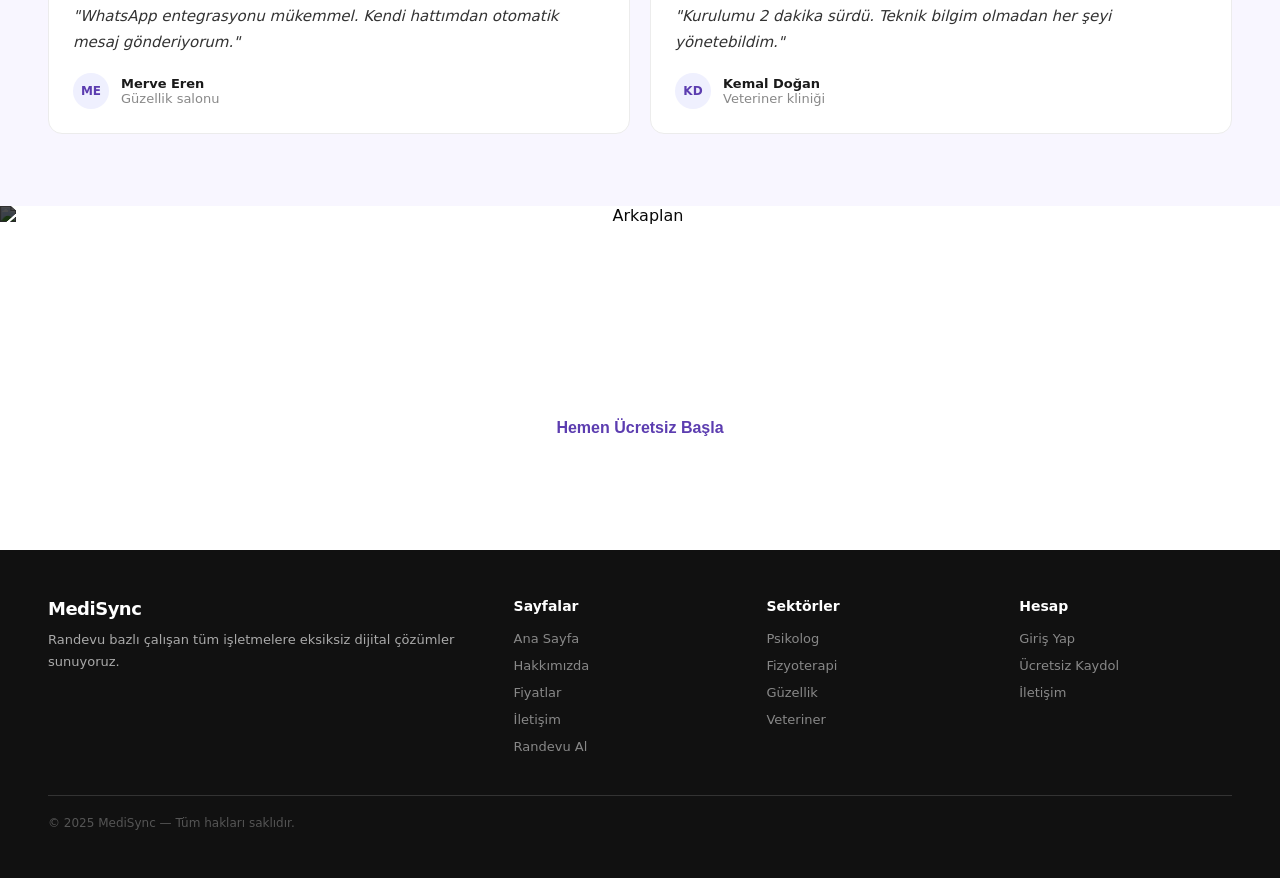
==== commit 48bd4c9b: "İşletme paneli ve randevu bildirimleri eklendi" ====
--- a/index.html
+++ b/index.html
@@ -108,7 +108,7 @@
   <div class="section-title">3 adımda başlayın</div>
   <div class="how-grid">
     <div class="how-img-wrap">
-      <iframe src="https://www.youtube.com/embed/dQw4w9WgXcQ?rel=0&modestbranding=1" title="Tanıtım" style="width:100%;height:340px;border:none;border-radius:16px;" allowfullscreen></iframe>
+      <iframe src="https://www.youtube.com/watch?v=1tN4Ih7yM_M" title="Tanıtım" style="width:100%;height:340px;border:none;border-radius:16px;" allowfullscreen></iframe>
     </div>
     <div class="how-steps">
       <div class="step"><div class="step-num">1</div><div class="step-text"><h3>Hesap oluşturun</h3><p>2 dakikada ücretsiz hesabınızı açın.</p></div></div>
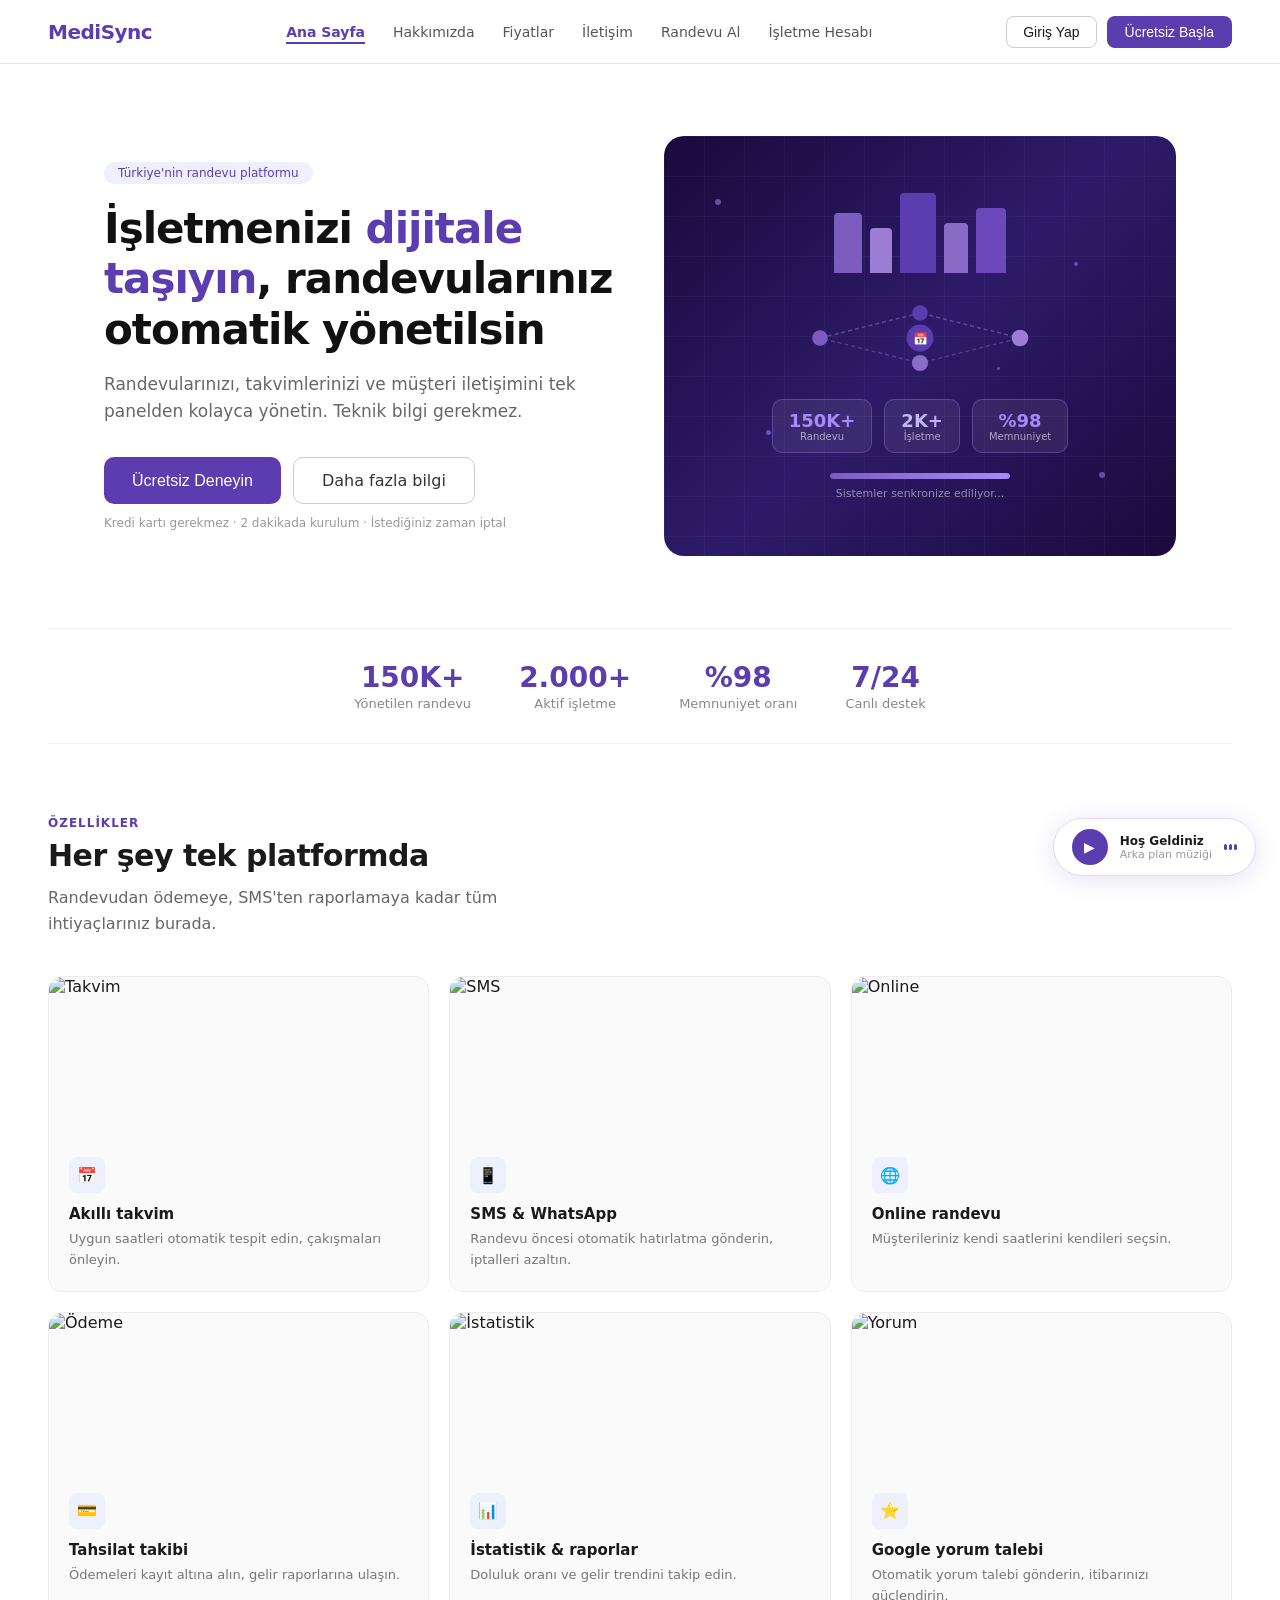
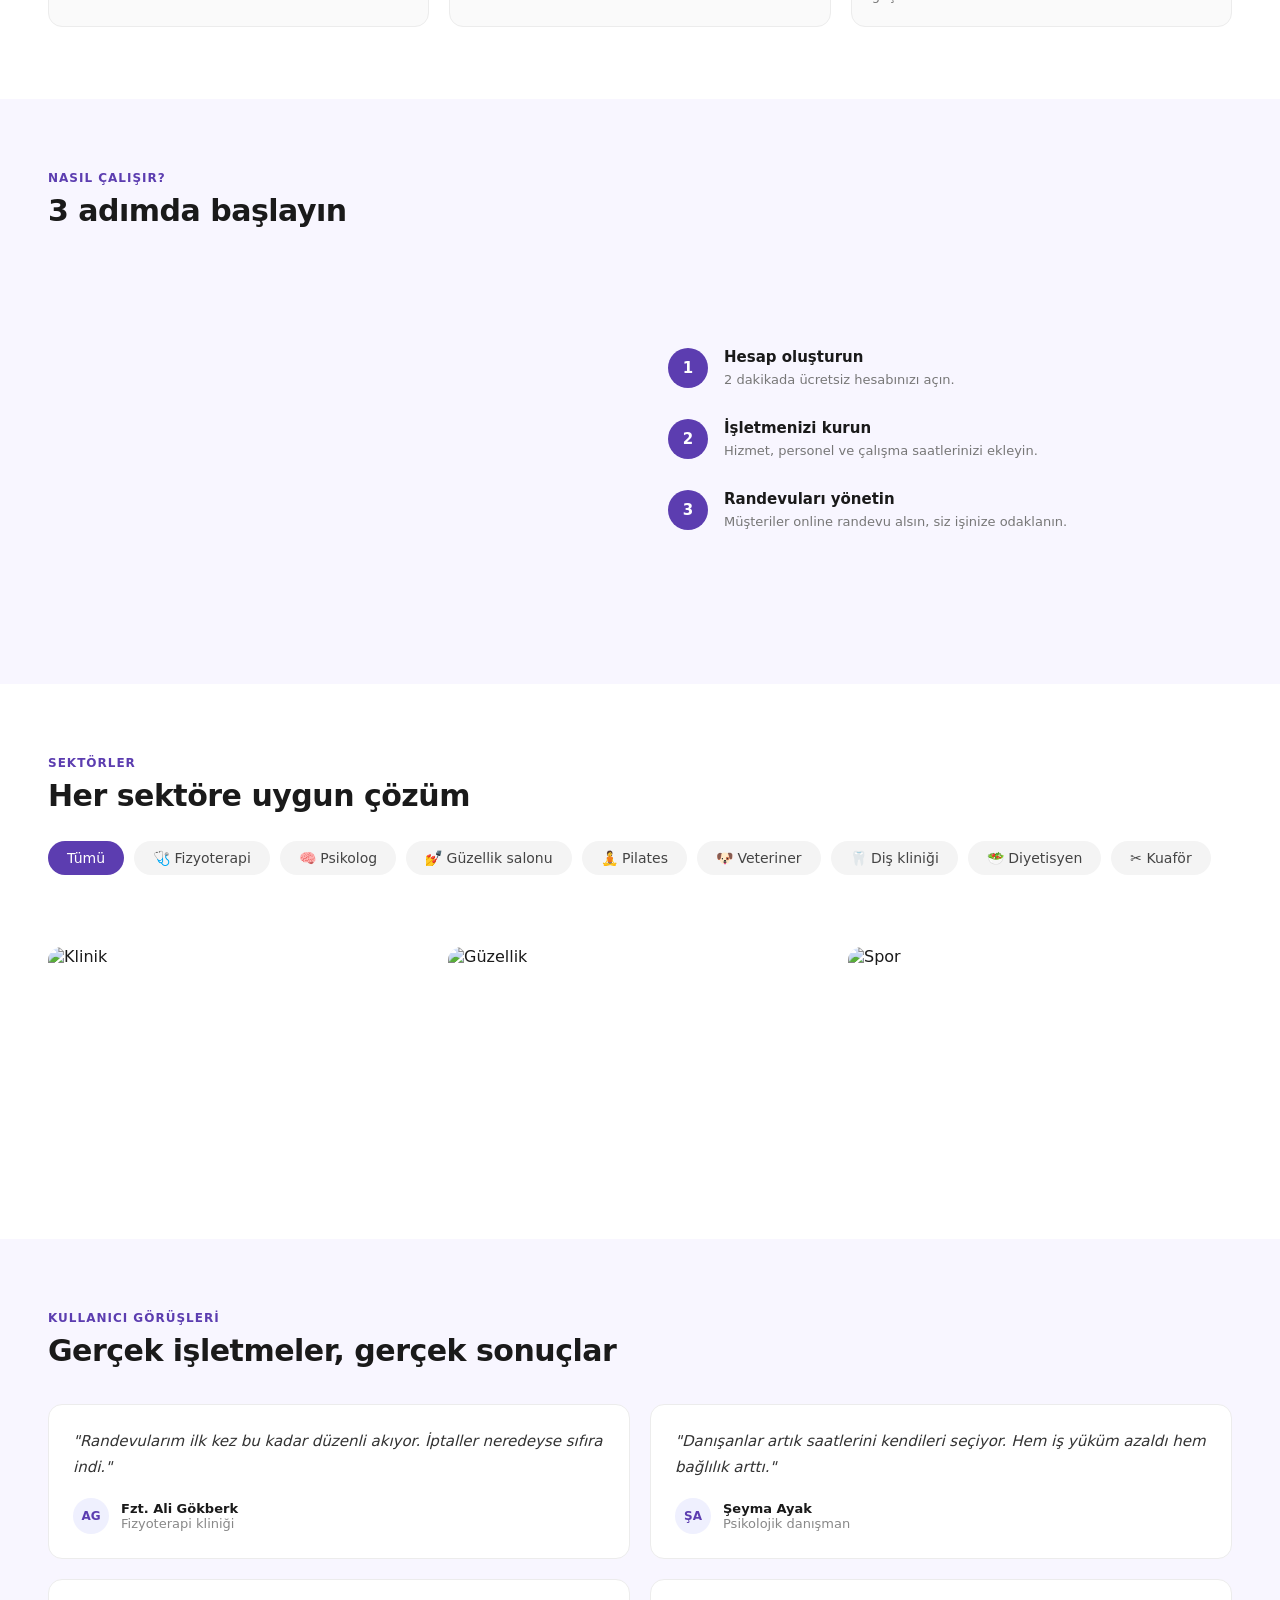
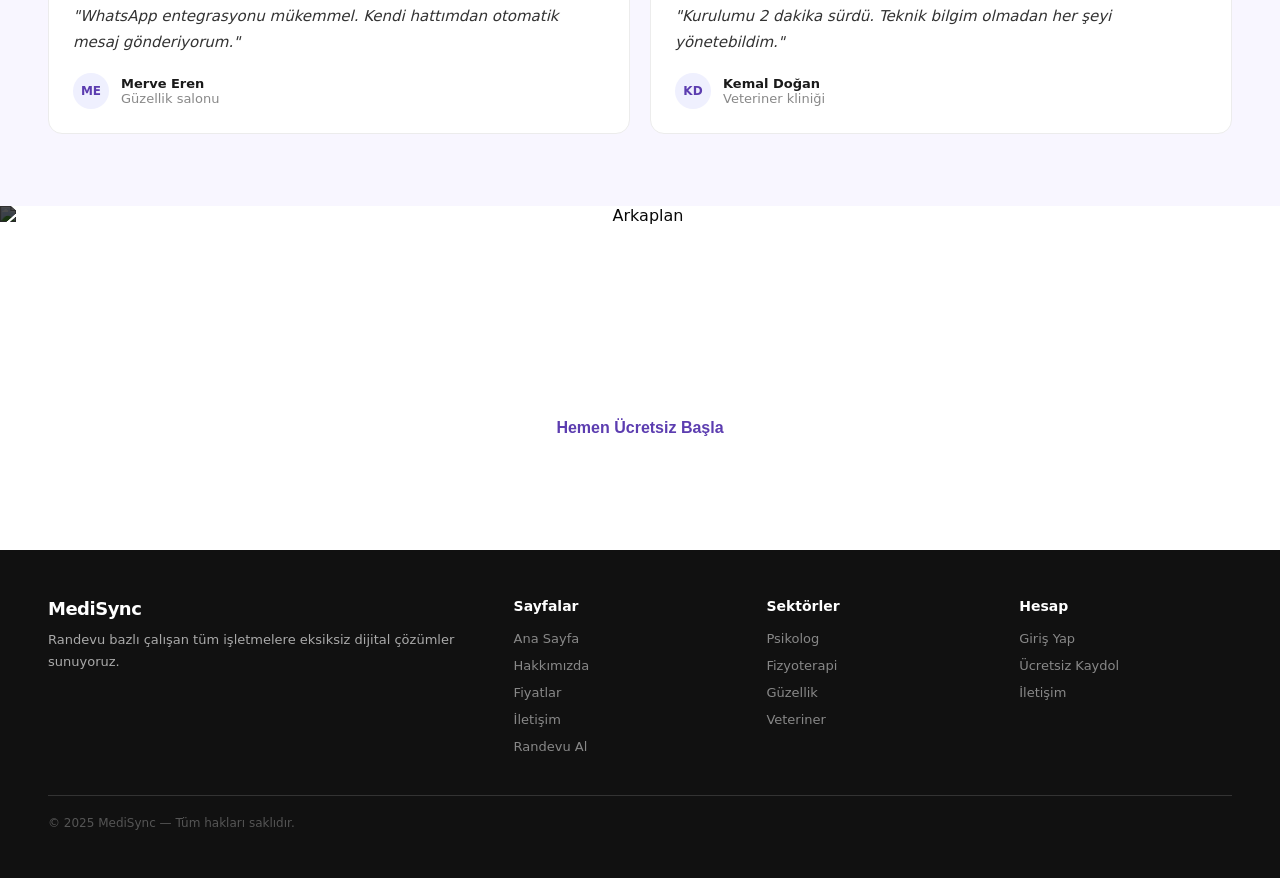
==== commit 03667155: "YouTube videosu güncellendi" ====
--- a/index.html
+++ b/index.html
@@ -25,7 +25,6 @@
   </div>
 </nav>
 
-<!-- HERO -->
 <div style="display:grid;grid-template-columns:1fr 1fr;align-items:center;gap:48px;padding:72px 64px;max-width:1200px;margin:0 auto;">
   <div>
     <div style="display:inline-block;background:#EFF0FE;color:#5c3db0;font-size:12px;font-weight:500;border-radius:20px;padding:4px 14px;margin-bottom:20px;">Türkiye'nin randevu platformu</div>
@@ -38,7 +37,6 @@
     <p style="font-size:12px;color:#999;margin-top:12px;">Kredi kartı gerekmez · 2 dakikada kurulum · İstediğiniz zaman iptal</p>
   </div>
 
-  <!-- CSS Animasyon -->
   <div style="width:100%;height:420px;background:linear-gradient(135deg,#1a0a3c,#2d1b69,#1a0a3c);border-radius:20px;overflow:hidden;position:relative;display:flex;align-items:center;justify-content:center;">
     <div style="position:absolute;inset:0;background-image:linear-gradient(rgba(255,255,255,0.04) 1px,transparent 1px),linear-gradient(90deg,rgba(255,255,255,0.04) 1px,transparent 1px);background-size:40px 40px;"></div>
     <div class="anim-dot" style="width:6px;height:6px;top:15%;left:10%;animation-delay:0s;"></div>
@@ -79,7 +77,6 @@
   </div>
 </div>
 
-<!-- STATS -->
 <div class="stats">
   <div class="stat"><div class="stat-num">150K+</div><div class="stat-label">Yönetilen randevu</div></div>
   <div class="stat"><div class="stat-num">2.000+</div><div class="stat-label">Aktif işletme</div></div>
@@ -87,7 +84,6 @@
   <div class="stat"><div class="stat-num">7/24</div><div class="stat-label">Canlı destek</div></div>
 </div>
 
-<!-- ÖZELLİKLER -->
 <section class="section" id="ozellikler">
   <div class="section-label">Özellikler</div>
   <div class="section-title">Her şey tek platformda</div>
@@ -102,13 +98,12 @@
   </div>
 </section>
 
-<!-- NASIL ÇALIŞIR -->
 <section class="how">
   <div class="section-label">Nasıl çalışır?</div>
   <div class="section-title">3 adımda başlayın</div>
   <div class="how-grid">
     <div class="how-img-wrap">
-      <iframe src="https://www.youtube.com/watch?v=1tN4Ih7yM_M" title="Tanıtım" style="width:100%;height:340px;border:none;border-radius:16px;" allowfullscreen></iframe>
+      <iframe src="https://www.youtube.com/embed/44WGWRC8nOg?rel=0&modestbranding=1" title="Tanıtım" style="width:100%;height:340px;border:none;border-radius:16px;" allowfullscreen></iframe>
     </div>
     <div class="how-steps">
       <div class="step"><div class="step-num">1</div><div class="step-text"><h3>Hesap oluşturun</h3><p>2 dakikada ücretsiz hesabınızı açın.</p></div></div>
@@ -118,7 +113,6 @@
   </div>
 </section>
 
-<!-- SEKTÖRLER -->
 <section class="section">
   <div class="section-label">Sektörler</div>
   <div class="section-title">Her sektöre uygun çözüm</div>
@@ -135,7 +129,6 @@
   </div>
 </section>
 
-<!-- GÖRSEL BANT -->
 <div class="showcase">
   <div class="showcase-grid">
     <div class="showcase-img"><img src="https://picsum.photos/seed/clinic2/600/220" alt="Klinik"/></div>
@@ -144,7 +137,6 @@
   </div>
 </div>
 
-<!-- TESTİMONİALLAR -->
 <section class="testimonials">
   <div class="section-label">Kullanıcı görüşleri</div>
   <div class="section-title">Gerçek işletmeler, gerçek sonuçlar</div>
@@ -156,7 +148,6 @@
   </div>
 </section>
 
-<!-- CTA -->
 <section class="cta">
   <img class="cta-bg" src="https://picsum.photos/seed/business/1400/500" alt="Arkaplan"/>
   <div class="cta-content">
@@ -176,14 +167,12 @@
   <div class="footer-bottom">© 2025 MediSync — Tüm hakları saklıdır.</div>
 </footer>
 
-<!-- MÜZİK ÇALAR -->
 <div class="music-player">
   <button class="music-btn" id="musicBtn" onclick="toggleMusic()">▶</button>
   <div class="music-info"><div class="music-title">Hoş Geldiniz</div><div class="music-sub">Arka plan müziği</div></div>
   <div class="music-wave paused" id="musicWave"><span></span><span></span><span></span></div>
 </div>
 
-<!-- MODAL -->
 <div class="modal-overlay" id="modalOverlay">
   <div class="modal-box">
     <button class="modal-close" onclick="closeModal()">×</button>
